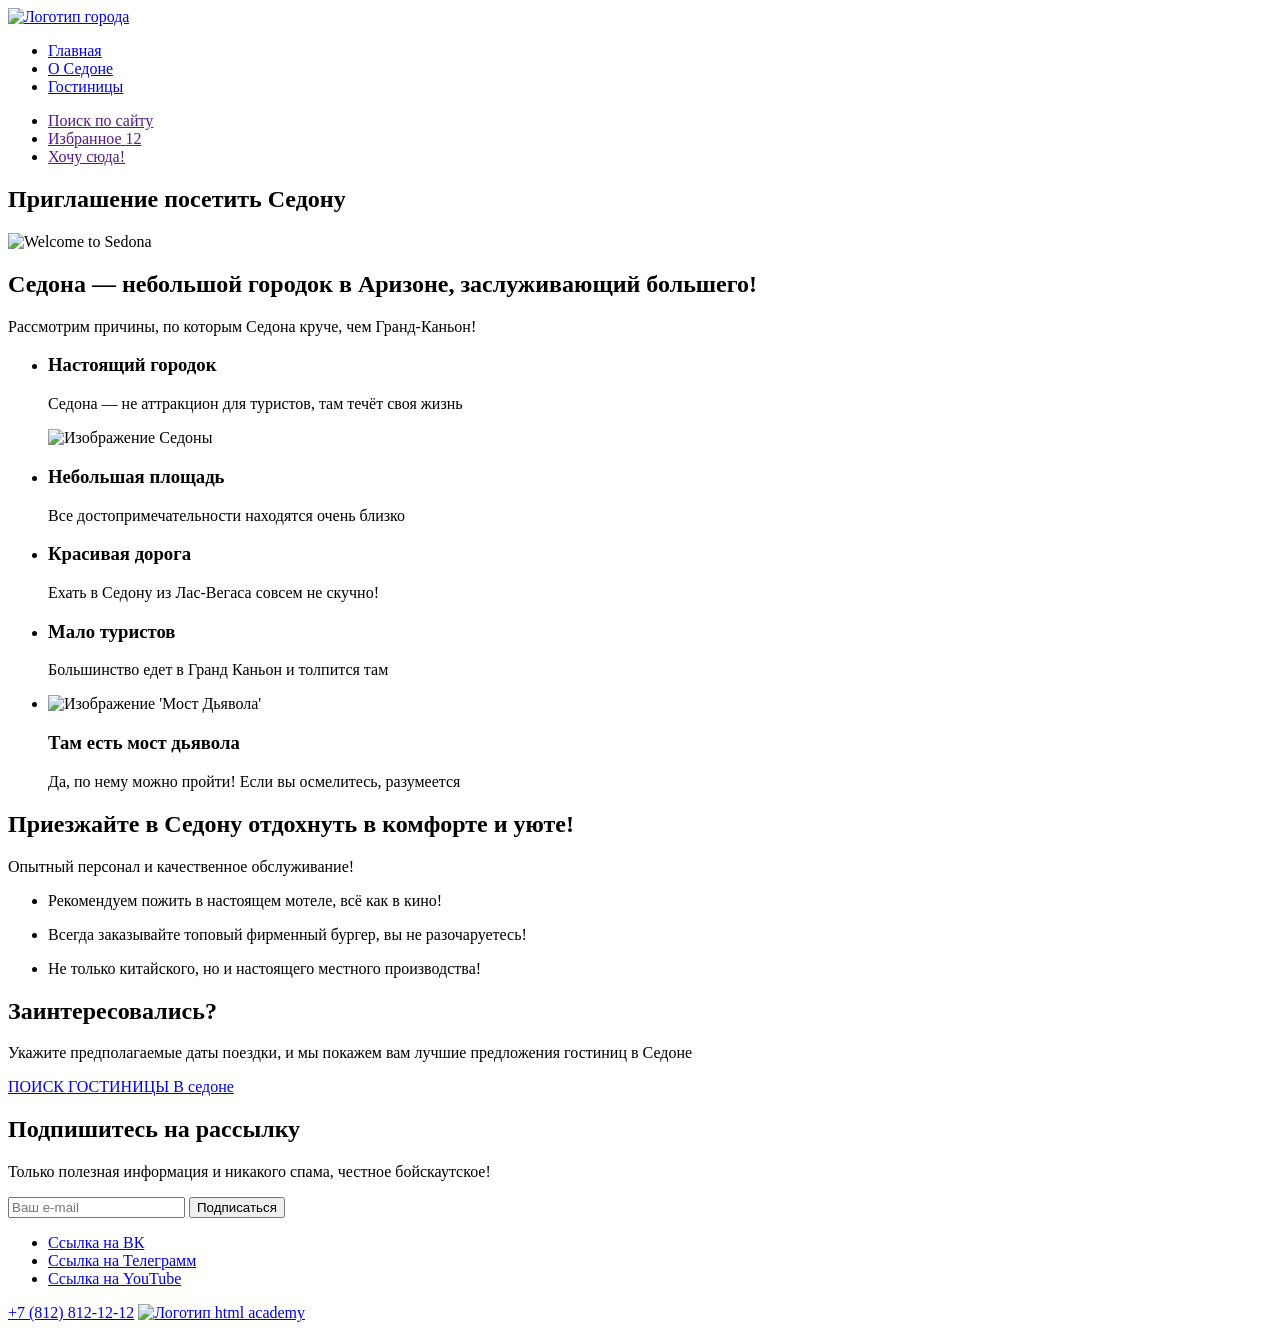
==== index.html @ 462239f3 "ДЗ_1. Разметка гл стр Sedona" ====
<!doctype html>
<html lang="ru">
  <head>
    <meta charset="utf-8" />
    <title>HTML Academy: Седона</title>
  </head>
  <body>
    <header class="header">
      <a href="#" class="logo-link">
        <img class="logo" src="#" alt="Логотип города" />
      </a>
      <nav class="nav">
        <ul class="menu">
          <li class="menu-item">
            <a class="menu-link" href="#">Главная</a>
          </li>
          <li class="menu-item">
            <a class="menu-link" href="#">О Седоне</a>
          </li>
          <li class="menu-item">
            <a class="menu-link" href="#">Гостиницы</a>
          </li>
        </ul>
        <ul class="user-menu">
          <li class="user-menu-item">
            <a class="user-menu-link" href="">
              <span class="visually-hidden">Поиск по сайту</span>
            </a>
          </li>
          <li class="user-menu-item">
            <a class="user-menu-link" href="">
              <span class="visually-hidden">Избранное</span>
              <span class="favourite-count">12</span>
            </a>
          </li>
          <li class="user-menu-item">
            <a class="user-menu-link link-button" href="">Хочу сюда!</a>
          </li>
        </ul>
      </nav>
    </header>
    <main class="main">
      <section class="welcome">
        <h1 class="visually-hidden">Приглашение посетить Седону</h1>
        <img
          class="img-welcome"
          src="./images/welcome.png"
          alt="Welcome to Sedona"
        />
      </section>
      <section class="reasons">
        <div class="add-block">
          <h2 class="block-title">Седона — небольшой городок в Аризоне,
            заслуживающий большего!
          </h2>
          <p class="block-text">
            Рассмотрим причины, по которым Седона круче, чем Гранд-Каньон!
          </p>
        </div>
        <div class="content-block">
          <ul class="list">
            <li class="list-item">
              <div class="card">
                <h3 class="card-title">Настоящий городок</h3>
                <p class="card-text">Седона — не аттракцион для туристов, там течёт
                  своя жизнь
                </p>
              </div>
                <img class="reasons-img"
                src="#"
                alt="Изображение Седоны"
                />
            </li>
            <li class="list-item">
              <div class="card">
                <h3 class="card-title">Небольшая площадь</h3>
                <p class="card-text">
                  Все достопримечательности находятся очень близко
                </p>
              </div>
            </li>
            <li class="list-item">
              <div class="card">
                <h3 class="card-title">Красивая дорога</h3>
                <p class="card-text">Ехать в Седону из Лас-Вегаса совсем не
                   скучно!
                </p>
              </div>
            </li>
            <li class="list-item">
              <div class="card">
                <h3 class="card-title">Мало туристов</h3>
                <p class="card-text">Большинство едет в Гранд Каньон и
                  толпится там
                </p>
              </div>
            </li>
            <li class="list-item">
              <img
                  class="reasons-img"
                  src="#"
                  alt="Изображение 'Мост Дьявола'"
                />
              <div class="card">
                <h3 class="item-title">Там есть мост дьявола</h3>
                <p class="item-text">Да, по нему можно пройти! Если вы осмелитесь,
                  разумеется
                </p>
              </div>
            </li>
          </ul>
        </div>
      </section>

      <section class="invitation">
        <div class="add-block">
          <h2 class="block-title">Приезжайте в Седону отдохнуть в комфорте и уюте!</h2>
          <p class="block-text">Опытный персонал и качественное обслуживание!</p>
        </div>
        <div class="content-block">
          <ul class="list">
            <li class="list-item">
              <div class="card">
                <title class="card-title">Жильё</title>
                <p class="card-text">Рекомендуем пожить в настоящем мотеле, всё как в кино!</p>
              </div>
            </li>
            <li class="list-item">
              <div class="card">
                <title class="card-title">Еда</title>
                <p class="card-text">Всегда заказывайте топовый фирменный бургер, вы не разочаруетесь!</p>
              </div>
            </li>
            <li class="list-item">
              <div class="card">
                <title class="card-title">Сувениры</title>
                <p class="card-text">Не только китайского, но и настоящего местного производства!</p>
              </div>
            </li>
          </ul>
        </div>
      </section>
      <section class="search">
        <div class="add-block">
          <h2 class="block-title">Заинтересовались?</h2>
          <p class="block-text">Укажите предполагаемые даты поездки, и мы покажем вам лучшие предложения гостиниц в Седоне</p>
        </div>
        <a class="search-button link-button" href="#">ПОИСК ГОСТИНИЦЫ В седоне</a>
      </section>
    </main>
    <footer class="footer">
      <div class="subscription">
          <div class="add-block subscription-block">
            <h2 class="block-title">Подпишитесь на рассылку</h2>
            <p class="block-text">Только полезная информация и никакого спама, честное бойскаутское!</p>
          </div>
          <form>
            <input type="email" placeholder="Ваш e-mail" />
            <button type="submit">Подписаться</button>
          </form>
        </div>
        <nav class="footer-menu">
          <ul class="menu-socials">
            <li class="menu-socials-item">
              <a class="social-link" href="#">
                <span class="visually-hidden">Ссылка на ВК</span>
              </a>
            </li>
            <li class="menu-socials-item">
              <a class="social-link" href="#">
                <span class="visually-hidden">Ссылка на Телеграмм</span>
              </a>
            </li>
            <li class="menu-socials-item">
              <a class="social-link" href="#">
                <span class="visually-hidden">Ссылка на YouTube</span>
              </a>
            </li>
          </ul>
          <a class="tel" href="tel:+7812812-12-12">+7 (812) 812-12-12</a>
          <a class="refrence-link" href="#">
            <img src="#" alt="Логотип html academy"/>
          </a>
        </nav>
    </footer>
  </body>
</html>
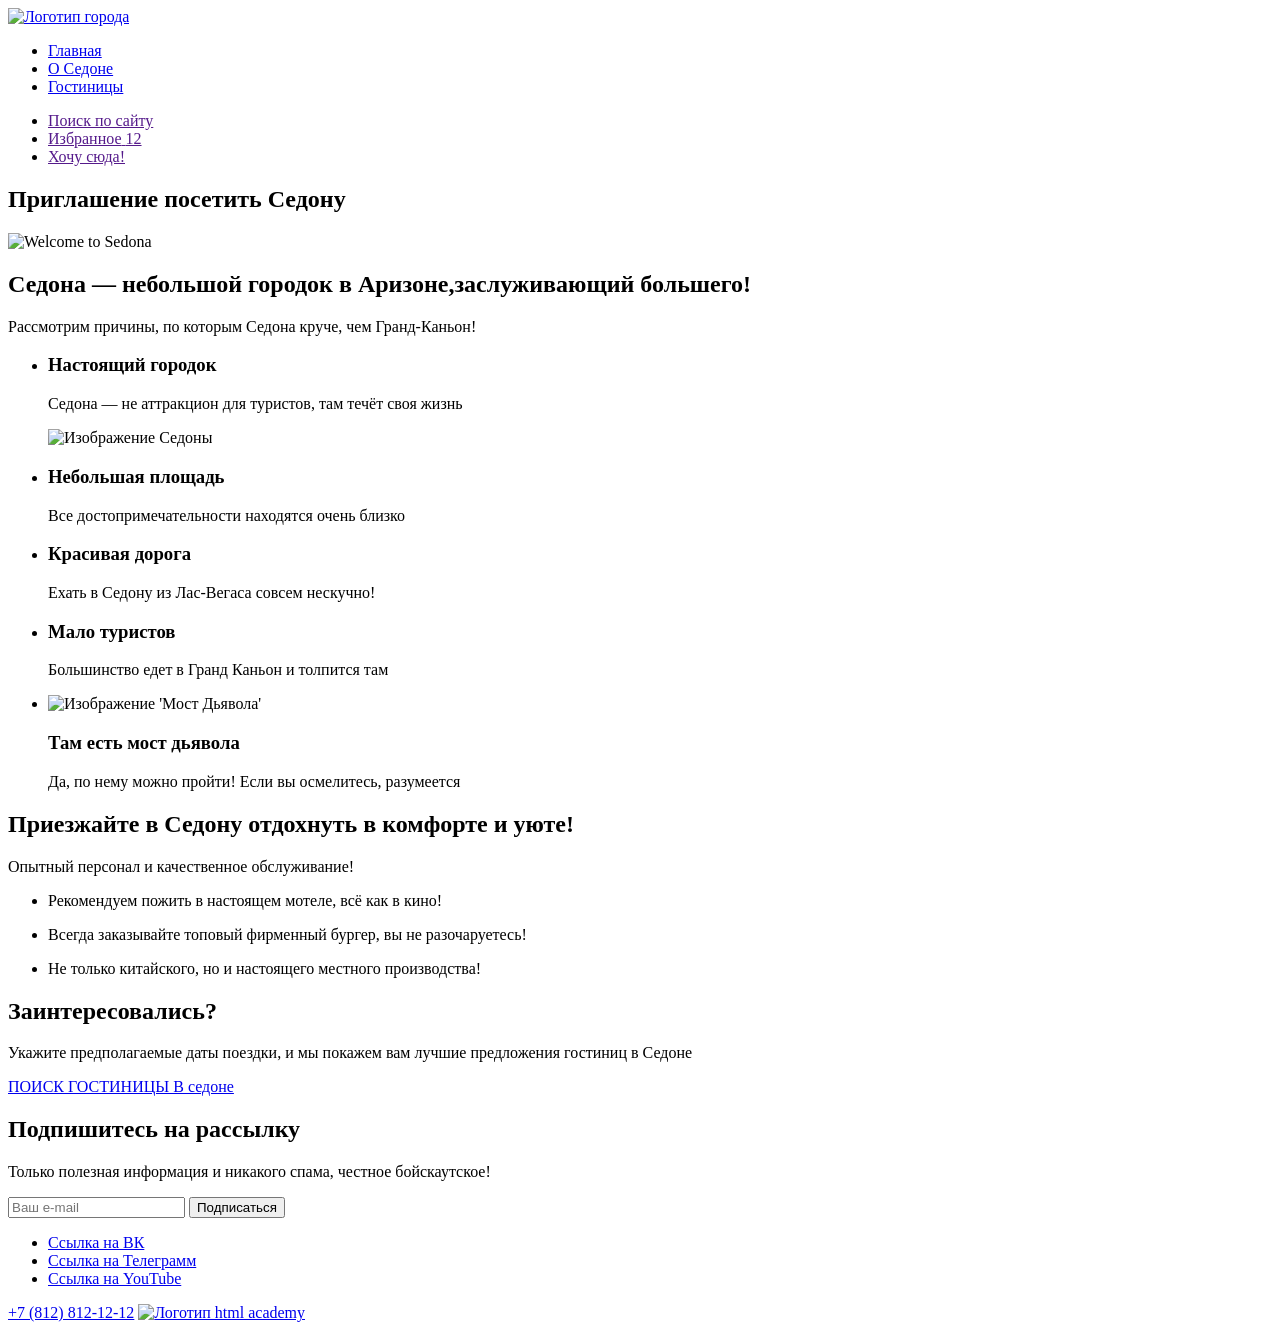
==== commit 34413ffe: "ДЗ_1. Разметка гл стр Sedona" ====
--- a/index.html
+++ b/index.html
@@ -50,8 +50,8 @@
       </section>
       <section class="reasons">
         <div class="add-block">
-          <h2 class="block-title">Седона — небольшой городок в Аризоне,
-            заслуживающий большего!
+          <h2 class="block-title">
+            Седона — небольшой городок в Аризоне,заслуживающий большего!
           </h2>
           <p class="block-text">
             Рассмотрим причины, по которым Седона круче, чем Гранд-Каньон!
@@ -62,8 +62,8 @@
             <li class="list-item">
               <div class="card">
                 <h3 class="card-title">Настоящий городок</h3>
-                <p class="card-text">Седона — не аттракцион для туристов, там течёт
-                  своя жизнь
+                <p class="card-text">
+                  Седона — не аттракцион для туристов, там течёт своя жизнь
                 </p>
               </div>
                 <img class="reasons-img"
@@ -82,16 +82,16 @@
             <li class="list-item">
               <div class="card">
                 <h3 class="card-title">Красивая дорога</h3>
-                <p class="card-text">Ехать в Седону из Лас-Вегаса совсем не
-                   скучно!
+                <p class="card-text">
+                  Ехать в Седону из Лас-Вегаса совсем нескучно!
                 </p>
               </div>
             </li>
             <li class="list-item">
               <div class="card">
                 <h3 class="card-title">Мало туристов</h3>
-                <p class="card-text">Большинство едет в Гранд Каньон и
-                  толпится там
+                <p class="card-text">
+                  Большинство едет в Гранд Каньон и толпится там
                 </p>
               </div>
             </li>
@@ -103,8 +103,8 @@
                 />
               <div class="card">
                 <h3 class="item-title">Там есть мост дьявола</h3>
-                <p class="item-text">Да, по нему можно пройти! Если вы осмелитесь,
-                  разумеется
+                <p class="item-text">
+                  Да, по нему можно пройти! Если вы осмелитесь, разумеется
                 </p>
               </div>
             </li>
@@ -115,27 +115,34 @@
       <section class="invitation">
         <div class="add-block">
           <h2 class="block-title">Приезжайте в Седону отдохнуть в комфорте и уюте!</h2>
-          <p class="block-text">Опытный персонал и качественное обслуживание!</p>
+          <p class="block-text">
+            Опытный персонал и качественное обслуживание!
+          </p>
         </div>
         <div class="content-block">
           <ul class="list">
             <li class="list-item">
               <div class="card">
                 <title class="card-title">Жильё</title>
-                <p class="card-text">Рекомендуем пожить -в настоящем мотеле, всё как в кино!</p>
+                <p class="card-text">
+                  Рекомендуем пожить в настоящем мотеле, всё как в кино!
+                </p>
               </div>
             </li>
             <li class="list-item">
               <div class="card">
                 <title class="card-title">Еда</title>
-                <p class="card-text">Всегда заказывайте топовый фирменный бургер, вы не разочаруетесь!</p>
+                <p class="card-text">
+                  Всегда заказывайте топовый фирменный бургер, вы не разочаруетесь!
+                </p>
               </div>
             </li>
             <li class="list-item">
               <div class="card">
                 <title class="card-title">Сувениры</title>
-                <p class="card-text">Не только китайского, но и настоящего местного производства!</p>
+                <p class="card-text">
+                  Не только китайского, но и настоящего местного производства!
+                </p>
               </div>
             </li>
           </ul>
@@ -144,8 +151,10 @@
       <section class="search">
         <div class="add-block">
           <h2 class="block-title">Заинтересовались?</h2>
-          <p class="block-text">Укажите предполагаемые даты поездки, -и мы покажем вам лучшие предложения гостиниц в Седоне</p>
+          <p class="block-text">
+            Укажите предполагаемые даты поездки, +и мы покажем вам лучшие предложения гостиниц в Седоне
+          </p>
         </div>
         <a class="search-button link-button" href="#">ПОИСК ГОСТИНИЦЫ В седоне</a>
       </section>
@@ -154,7 +163,9 @@
       <div class="subscription">
           <div class="add-block subscription-block">
             <h2 class="block-title">Подпишитесь на рассылку</h2>
-            <p class="block-text">Только полезная информация и никакого спама, честное бойскаутское!</p>
+            <p class="block-text">
+              Только полезная информация и никакого спама, честное бойскаутское!
+            </p>
           </div>
           <form>
             <input type="email" placeholder="Ваш e-mail" />
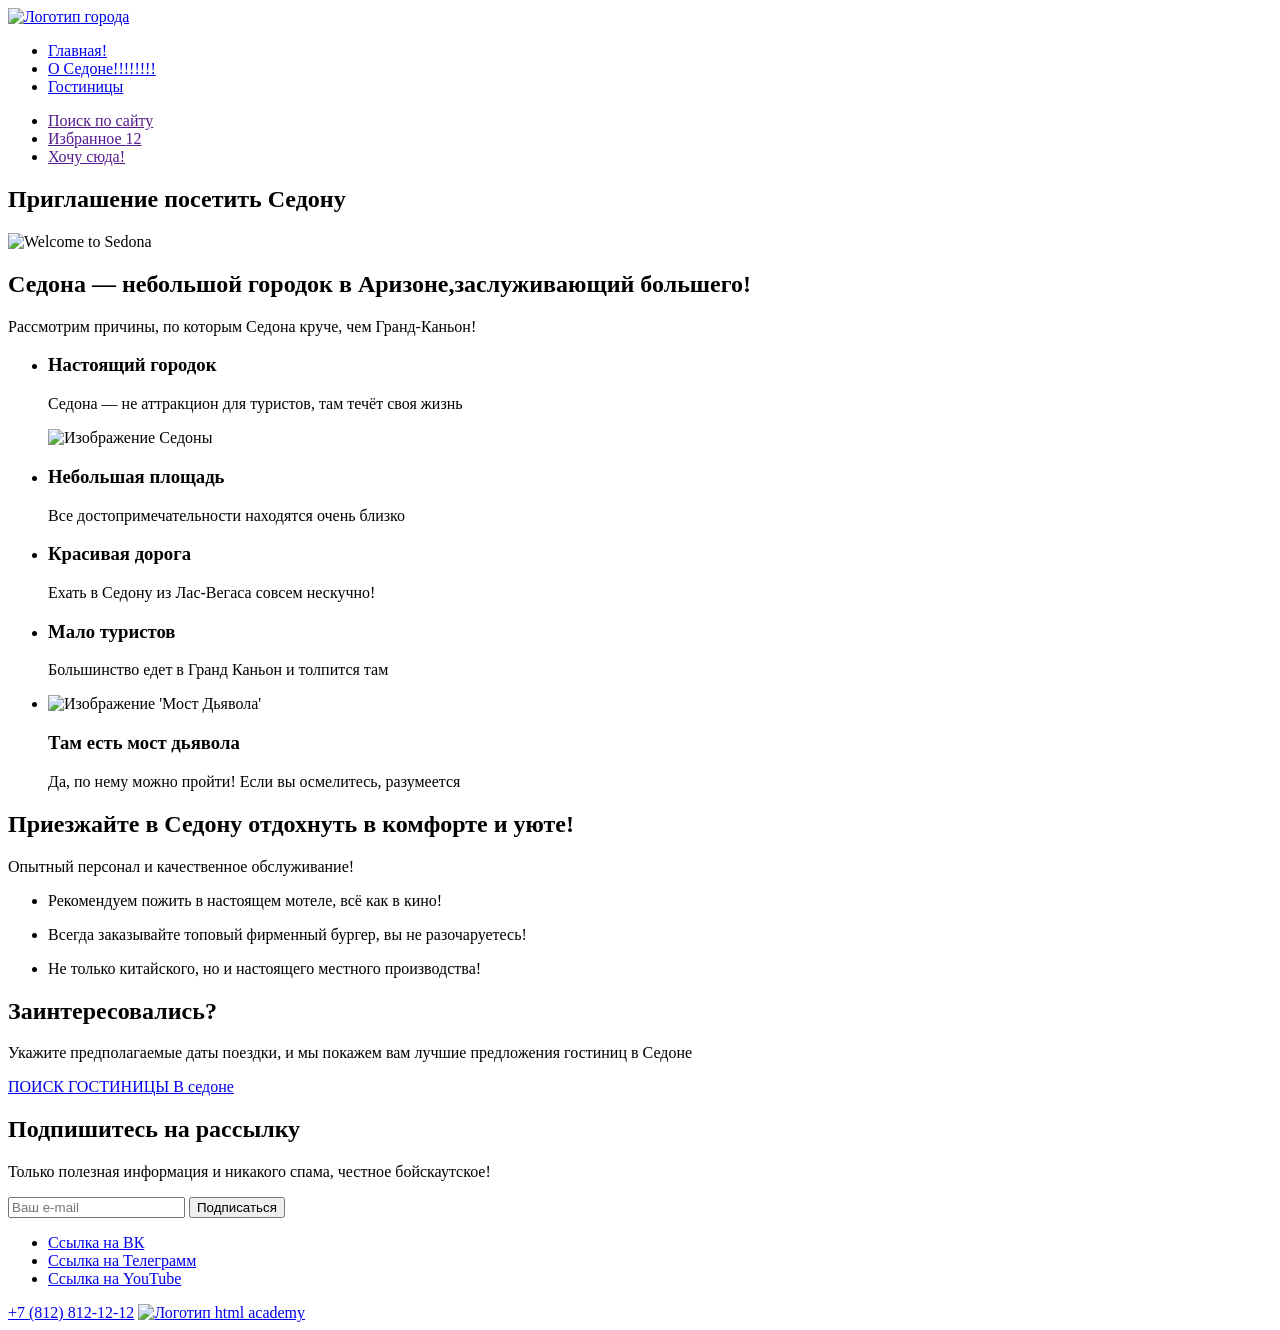
==== commit a71c65d2: "Добавлены git add -Agit add -A" ====
--- a/index.html
+++ b/index.html
@@ -12,10 +12,10 @@
       <nav class="nav">
         <ul class="menu">
           <li class="menu-item">
-            <a class="menu-link" href="#">Главная</a>
+            <a class="menu-link" href="#">Главная!</a>
           </li>
           <li class="menu-item">
-            <a class="menu-link" href="#">О Седоне</a>
+            <a class="menu-link" href="#">О Седоне!!!!!!!!</a>
           </li>
           <li class="menu-item">
             <a class="menu-link" href="#">Гостиницы</a>
@@ -66,41 +66,38 @@
                   Седона — не аттракцион для туристов, там течёт своя жизнь
                 </p>
               </div>
-                <img class="reasons-img"
+              <img class="reasons-img" src="#" alt="Изображение Седоны" />
+            </li>
+            <li class="list-item">
+              <div class="card">
+                <h3 class="card-title">Небольшая площадь</h3>
+                <p class="card-text">
+                  Все достопримечательности находятся очень близко
+                </p>
+              </div>
+            </li>
+            <li class="list-item">
+              <div class="card">
+                <h3 class="card-title">Красивая дорога</h3>
+                <p class="card-text">
+                  Ехать в Седону из Лас-Вегаса совсем нескучно!
+                </p>
+              </div>
+            </li>
+            <li class="list-item">
+              <div class="card">
+                <h3 class="card-title">Мало туристов</h3>
+                <p class="card-text">
+                  Большинство едет в Гранд Каньон и толпится там
+                </p>
+              </div>
+            </li>
+            <li class="list-item">
+              <img
+                class="reasons-img"
                 src="#"
-                alt="Изображение Седоны"
-                />
-            </li>
-            <li class="list-item">
-              <div class="card">
-                <h3 class="card-title">Небольшая площадь</h3>
-                <p class="card-text">
-                  Все достопримечательности находятся очень близко
-                </p>
-              </div>
-            </li>
-            <li class="list-item">
-              <div class="card">
-                <h3 class="card-title">Красивая дорога</h3>
-                <p class="card-text">
-                  Ехать в Седону из Лас-Вегаса совсем нескучно!
-                </p>
-              </div>
-            </li>
-            <li class="list-item">
-              <div class="card">
-                <h3 class="card-title">Мало туристов</h3>
-                <p class="card-text">
-                  Большинство едет в Гранд Каньон и толпится там
-                </p>
-              </div>
-            </li>
-            <li class="list-item">
-              <img
-                  class="reasons-img"
-                  src="#"
-                  alt="Изображение 'Мост Дьявола'"
-                />
+                alt="Изображение 'Мост Дьявола'"
+              />
               <div class="card">
                 <h3 class="item-title">Там есть мост дьявола</h3>
                 <p class="item-text">
@@ -114,7 +111,9 @@
 
       <section class="invitation">
         <div class="add-block">
-          <h2 class="block-title">Приезжайте в Седону отдохнуть в комфорте и уюте!</h2>
+          <h2 class="block-title">
+            Приезжайте в Седону отдохнуть в комфорте и уюте!
+          </h2>
           <p class="block-text">
             Опытный персонал и качественное обслуживание!
           </p>
@@ -133,7 +132,8 @@
               <div class="card">
                 <title class="card-title">Еда</title>
                 <p class="card-text">
-                  Всегда заказывайте топовый фирменный бургер, вы не разочаруетесь!
+                  Всегда заказывайте топовый фирменный бургер, вы не
+                  разочаруетесь!
                 </p>
               </div>
             </li>
@@ -153,48 +153,51 @@
           <h2 class="block-title">Заинтересовались?</h2>
           <p class="block-text">
             Укажите предполагаемые даты поездки, -и мы покажем вам лучшие предложения гостиниц в Седоне
-          </p>
-        </div>
-        <a class="search-button link-button" href="#">ПОИСК ГОСТИНИЦЫ В седоне</a>
+и мы покажем вам лучшие
+            предложения гостиниц в Седоне
+          </p>
+        </div>
+        <a class="search-button link-button" href="#"
+          >ПОИСК ГОСТИНИЦЫ В седоне</a
+        >
       </section>
     </main>
     <footer class="footer">
       <div class="subscription">
-          <div class="add-block subscription-block">
-            <h2 class="block-title">Подпишитесь на рассылку</h2>
-            <p class="block-text">
-              Только полезная информация и никакого спама, честное бойскаутское!
-            </p>
-          </div>
-          <form>
-            <input type="email" placeholder="Ваш e-mail" />
-            <button type="submit">Подписаться</button>
-          </form>
-        </div>
-        <nav class="footer-menu">
-          <ul class="menu-socials">
-            <li class="menu-socials-item">
-              <a class="social-link" href="#">
-                <span class="visually-hidden">Ссылка на ВК</span>
-              </a>
-            </li>
-            <li class="menu-socials-item">
-              <a class="social-link" href="#">
-                <span class="visually-hidden">Ссылка на Телеграмм</span>
-              </a>
-            </li>
-            <li class="menu-socials-item">
-              <a class="social-link" href="#">
-                <span class="visually-hidden">Ссылка на YouTube</span>
-              </a>
-            </li>
-          </ul>
-          <a class="tel" href="tel:+7812812-12-12">+7 (812) 812-12-12</a>
-          <a class="refrence-link" href="#">
-            <img src="#" alt="Логотип html academy"/>
-          </a>
-        </nav>
+        <div class="add-block subscription-block">
+          <h2 class="block-title">Подпишитесь на рассылку</h2>
+          <p class="block-text">
+            Только полезная информация и никакого спама, честное бойскаутское!
+          </p>
+        </div>
+        <form>
+          <input type="email" placeholder="Ваш e-mail" />
+          <button type="submit">Подписаться</button>
+        </form>
+      </div>
+      <nav class="footer-menu">
+        <ul class="menu-socials">
+          <li class="menu-socials-item">
+            <a class="social-link" href="#">
+              <span class="visually-hidden">Ссылка на ВК</span>
+            </a>
+          </li>
+          <li class="menu-socials-item">
+            <a class="social-link" href="#">
+              <span class="visually-hidden">Ссылка на Телеграмм</span>
+            </a>
+          </li>
+          <li class="menu-socials-item">
+            <a class="social-link" href="#">
+              <span class="visually-hidden">Ссылка на YouTube</span>
+            </a>
+          </li>
+        </ul>
+        <a class="tel" href="tel:+7812812-12-12">+7 (812) 812-12-12</a>
+        <a class="refrence-link" href="#">
+          <img src="#" alt="Логотип html academy" />
+        </a>
+      </nav>
     </footer>
   </body>
 </html>
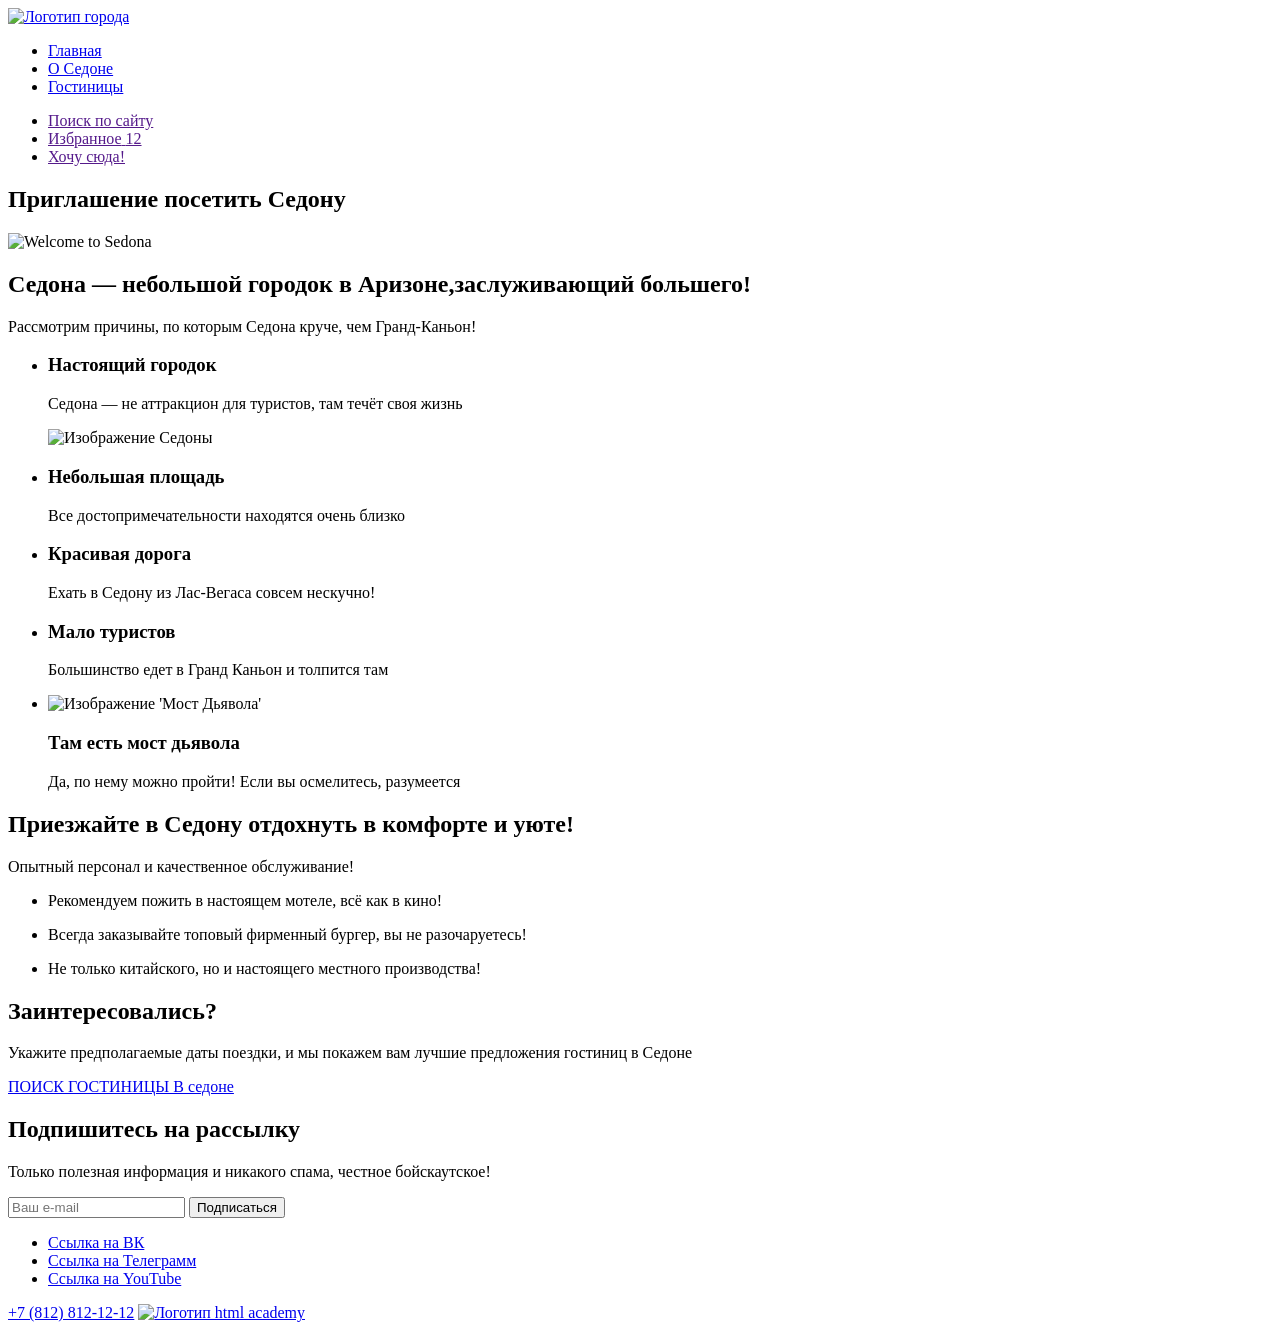
==== commit 8ff7c2dc: "удалила!" ====
--- a/index.html
+++ b/index.html
@@ -12,10 +12,10 @@
       <nav class="nav">
         <ul class="menu">
           <li class="menu-item">
-            <a class="menu-link" href="#">Главная!</a>
+            <a class="menu-link" href="#">Главная</a>
           </li>
           <li class="menu-item">
-            <a class="menu-link" href="#">О Седоне!!!!!!!!</a>
+            <a class="menu-link" href="#">О Седоне</a>
           </li>
           <li class="menu-item">
             <a class="menu-link" href="#">Гостиницы</a>
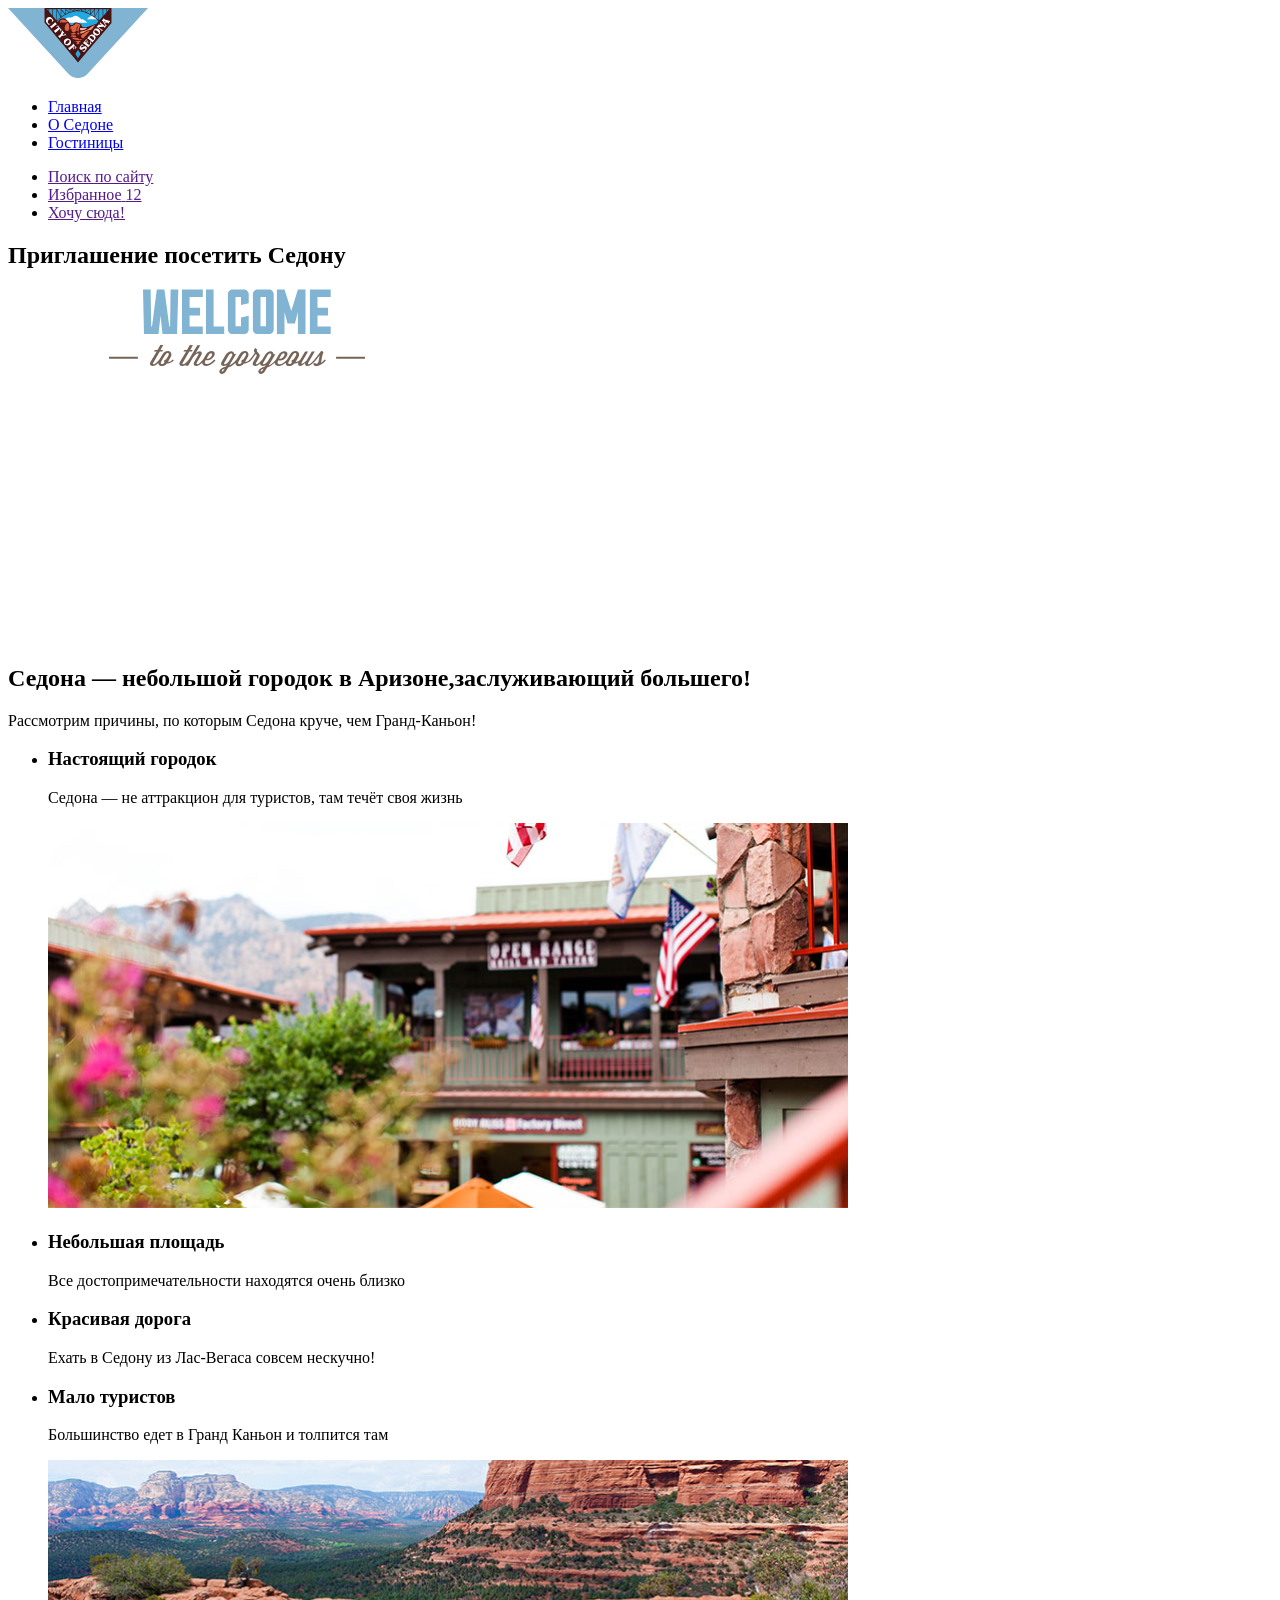
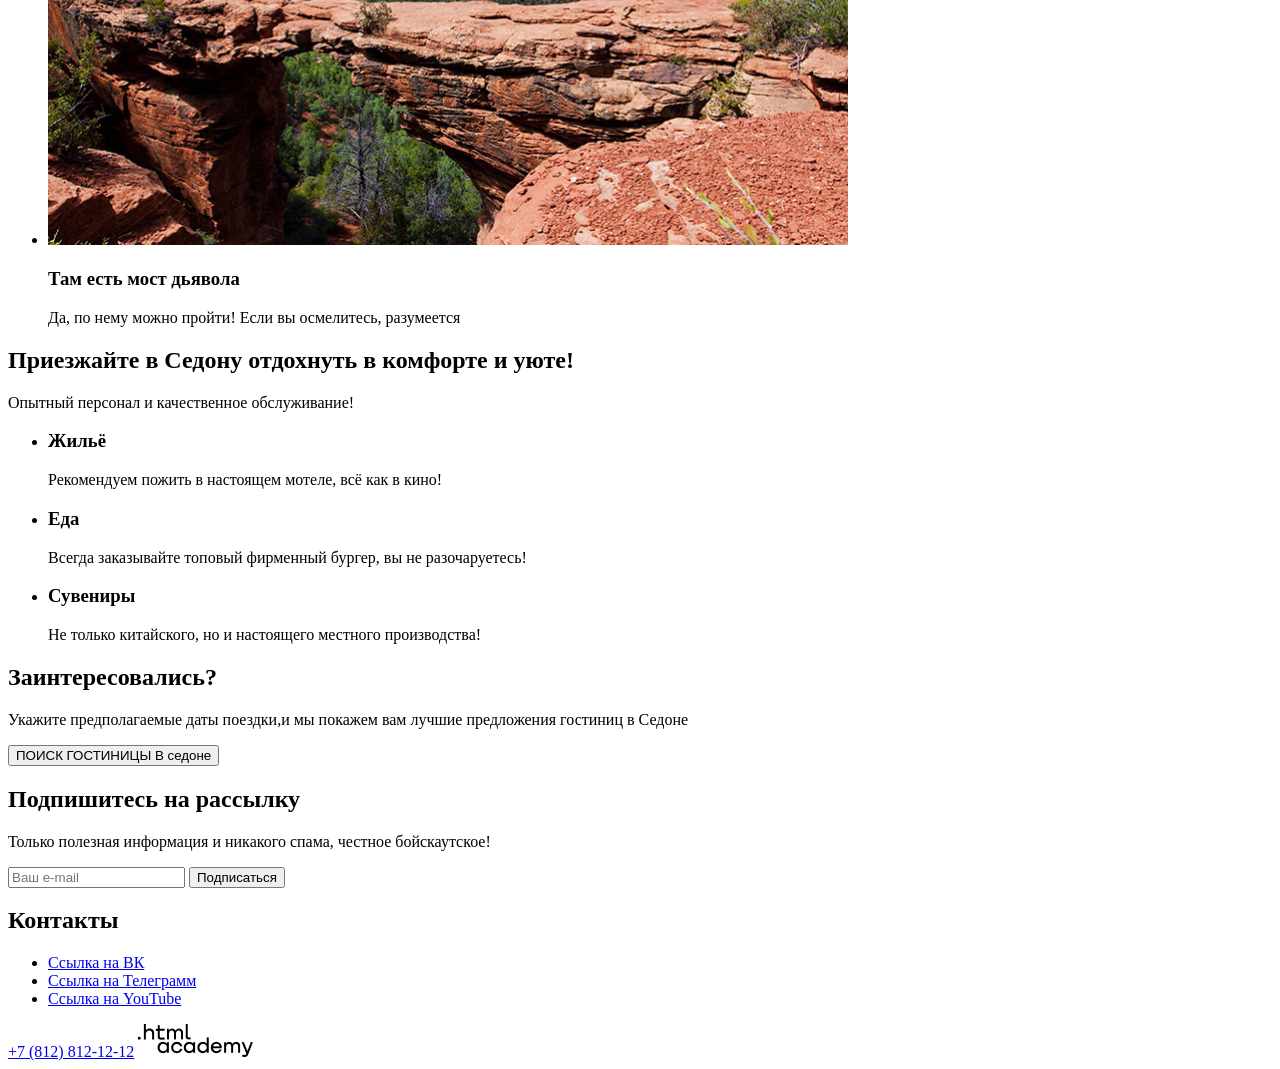
==== commit 28bea0eb: "Добавление картинок" ====
--- a/index.html
+++ b/index.html
@@ -1,13 +1,19 @@
 <!doctype html>
 <html lang="ru">
   <head>
-    <meta charset="utf-8" />
+    <meta charset="utf-8">
     <title>HTML Academy: Седона</title>
   </head>
   <body>
     <header class="header">
       <a href="#" class="logo-link">
-        <img class="logo" src="#" alt="Логотип города" />
+        <img
+          class="logo"
+          src="./img/logo.svg"
+          alt="Логотип города"
+          width="140"
+          height="70"
+        >
       </a>
       <nav class="nav">
         <ul class="menu">
@@ -44,12 +50,14 @@
         <h1 class="visually-hidden">Приглашение посетить Седону</h1>
         <img
           class="img-welcome"
-          src="./images/welcome.png"
+          src="./img/welcome.svg"
           alt="Welcome to Sedona"
-        />
+          width="458"
+          height="352"
+        >
       </section>
       <section class="reasons">
-        <div class="add-block">
+        <div class="ad-block">
           <h2 class="block-title">
             Седона — небольшой городок в Аризоне,заслуживающий большего!
           </h2>
@@ -57,60 +65,65 @@
             Рассмотрим причины, по которым Седона круче, чем Гранд-Каньон!
           </p>
         </div>
-        <div class="content-block">
-          <ul class="list">
-            <li class="list-item">
-              <div class="card">
-                <h3 class="card-title">Настоящий городок</h3>
-                <p class="card-text">
-                  Седона — не аттракцион для туристов, там течёт своя жизнь
-                </p>
-              </div>
-              <img class="reasons-img" src="#" alt="Изображение Седоны" />
-            </li>
-            <li class="list-item">
-              <div class="card">
-                <h3 class="card-title">Небольшая площадь</h3>
-                <p class="card-text">
-                  Все достопримечательности находятся очень близко
-                </p>
-              </div>
-            </li>
-            <li class="list-item">
-              <div class="card">
-                <h3 class="card-title">Красивая дорога</h3>
-                <p class="card-text">
-                  Ехать в Седону из Лас-Вегаса совсем нескучно!
-                </p>
-              </div>
-            </li>
-            <li class="list-item">
-              <div class="card">
-                <h3 class="card-title">Мало туристов</h3>
-                <p class="card-text">
-                  Большинство едет в Гранд Каньон и толпится там
-                </p>
-              </div>
-            </li>
-            <li class="list-item">
-              <img
-                class="reasons-img"
-                src="#"
-                alt="Изображение 'Мост Дьявола'"
-              />
-              <div class="card">
-                <h3 class="item-title">Там есть мост дьявола</h3>
-                <p class="item-text">
-                  Да, по нему можно пройти! Если вы осмелитесь, разумеется
-                </p>
-              </div>
-            </li>
-          </ul>
-        </div>
-      </section>
-
+        <ul class="list">
+          <li class="list-item">
+            <div class="card">
+              <h3 class="card-title">Настоящий городок</h3>
+              <p class="card-text">
+                Седона — не аттракцион для туристов, там течёт своя жизнь
+              </p>
+            </div>
+            <img
+              class="reasons-img"
+              src="./img/photo-1.jpg"
+              alt="Изображение Седоны"
+              width="800"
+              height="385"
+            >
+          </li>
+          <li class="list-item">
+            <div class="card">
+              <h3 class="card-title">Небольшая площадь</h3>
+              <p class="card-text">
+                Все достопримечательности находятся очень близко
+              </p>
+            </div>
+          </li>
+          <li class="list-item">
+            <div class="card">
+              <h3 class="card-title">Красивая дорога</h3>
+              <p class="card-text">
+                Ехать в Седону из Лас-Вегаса совсем нескучно!
+              </p>
+            </div>
+          </li>
+          <li class="list-item">
+            <div class="card">
+              <h3 class="card-title">Мало туристов</h3>
+              <p class="card-text">
+                Большинство едет в Гранд Каньон и толпится там
+              </p>
+            </div>
+          </li>
+          <li class="list-item">
+            <img
+              class="reasons-img"
+              src="./img/photo-2.jpg"
+              alt="Изображение 'Мост Дьявола'"
+              width="800"
+              height="385"
+            >
+            <div class="card">
+              <h3 class="item-title">Там есть мост дьявола</h3>
+              <p class="item-text">
+                Да, по нему можно пройти! Если вы осмелитесь, разумеется
+              </p>
+            </div>
+          </li>
+        </ul>
+      </section>
       <section class="invitation">
-        <div class="add-block">
+        <div class="ad-block">
           <h2 class="block-title">
             Приезжайте в Седону отдохнуть в комфорте и уюте!
           </h2>
@@ -118,64 +131,55 @@
             Опытный персонал и качественное обслуживание!
           </p>
         </div>
-        <div class="content-block">
-          <ul class="list">
-            <li class="list-item">
-              <div class="card">
-                <title class="card-title">Жильё</title>
-                <p class="card-text">
-                  Рекомендуем пожить в настоящем мотеле, всё как в кино!
-                </p>
-              </div>
-            </li>
-            <li class="list-item">
-              <div class="card">
-                <title class="card-title">Еда</title>
-                <p class="card-text">
-                  Всегда заказывайте топовый фирменный бургер, вы не
-                  разочаруетесь!
-                </p>
-              </div>
-            </li>
-            <li class="list-item">
-              <div class="card">
-                <title class="card-title">Сувениры</title>
-                <p class="card-text">
-                  Не только китайского, но и настоящего местного производства!
-                </p>
-              </div>
-            </li>
-          </ul>
-        </div>
+        <ul class="list">
+          <li class="list-item">
+            <h3 class="card-title">Жильё</h3>
+            <p class="card-text">
+              Рекомендуем пожить в настоящем мотеле, всё как в кино!
+            </p>
+          </li>
+          <li class="list-item">
+            <h3 class="card-title">Еда</h3>
+            <p class="card-text">
+              Всегда заказывайте топовый фирменный бургер, вы не разочаруетесь!
+            </p>
+          </li>
+          <li class="list-item">
+            <h3 class="card-title">Сувениры</h3>
+            <p class="card-text">
+              Не только китайского, но и настоящего местного производства!
+            </p>
+          </li>
+        </ul>
       </section>
       <section class="search">
-        <div class="add-block">
+        <div class="ad-block">
           <h2 class="block-title">Заинтересовались?</h2>
           <p class="block-text">
-            Укажите предполагаемые даты поездки, -и мы покажем вам лучшие
+            Укажите предполагаемые даты поездки,и мы покажем вам лучшие
             предложения гостиниц в Седоне
           </p>
         </div>
-        <a class="search-button link-button" href="#"
-          >ПОИСК ГОСТИНИЦЫ В седоне</a
-        >
+        <button class="search-button link-button">
+          ПОИСК ГОСТИНИЦЫ В седоне
+        </button>
       </section>
     </main>
     <footer class="footer">
-      <div class="subscription">
-        <div class="add-block subscription-block">
+      <section class="subscription">
+        <div class="ad-block subscription-block">
           <h2 class="block-title">Подпишитесь на рассылку</h2>
           <p class="block-text">
             Только полезная информация и никакого спама, честное бойскаутское!
           </p>
         </div>
         <form>
-          <input type="email" placeholder="Ваш e-mail" />
+          <input type="email" placeholder="Ваш e-mail">
           <button type="submit">Подписаться</button>
         </form>
-      </div>
-      <nav class="footer-menu">
+      </section>
+      <section class="footer-menu">
+        <h2 class="visually-hidden">Контакты</h2>
         <ul class="menu-socials">
           <li class="menu-socials-item">
             <a class="social-link" href="#">
@@ -195,9 +199,9 @@
         </ul>
         <a class="tel" href="tel:+7812812-12-12">+7 (812) 812-12-12</a>
         <a class="refrence-link" href="#">
-          <img src="#" alt="Логотип html academy" />
+          <img src="./img/logo_htmlacademy.png" alt="Логотип html academy">
         </a>
-      </nav>
+      </section>
     </footer>
   </body>
 </html>
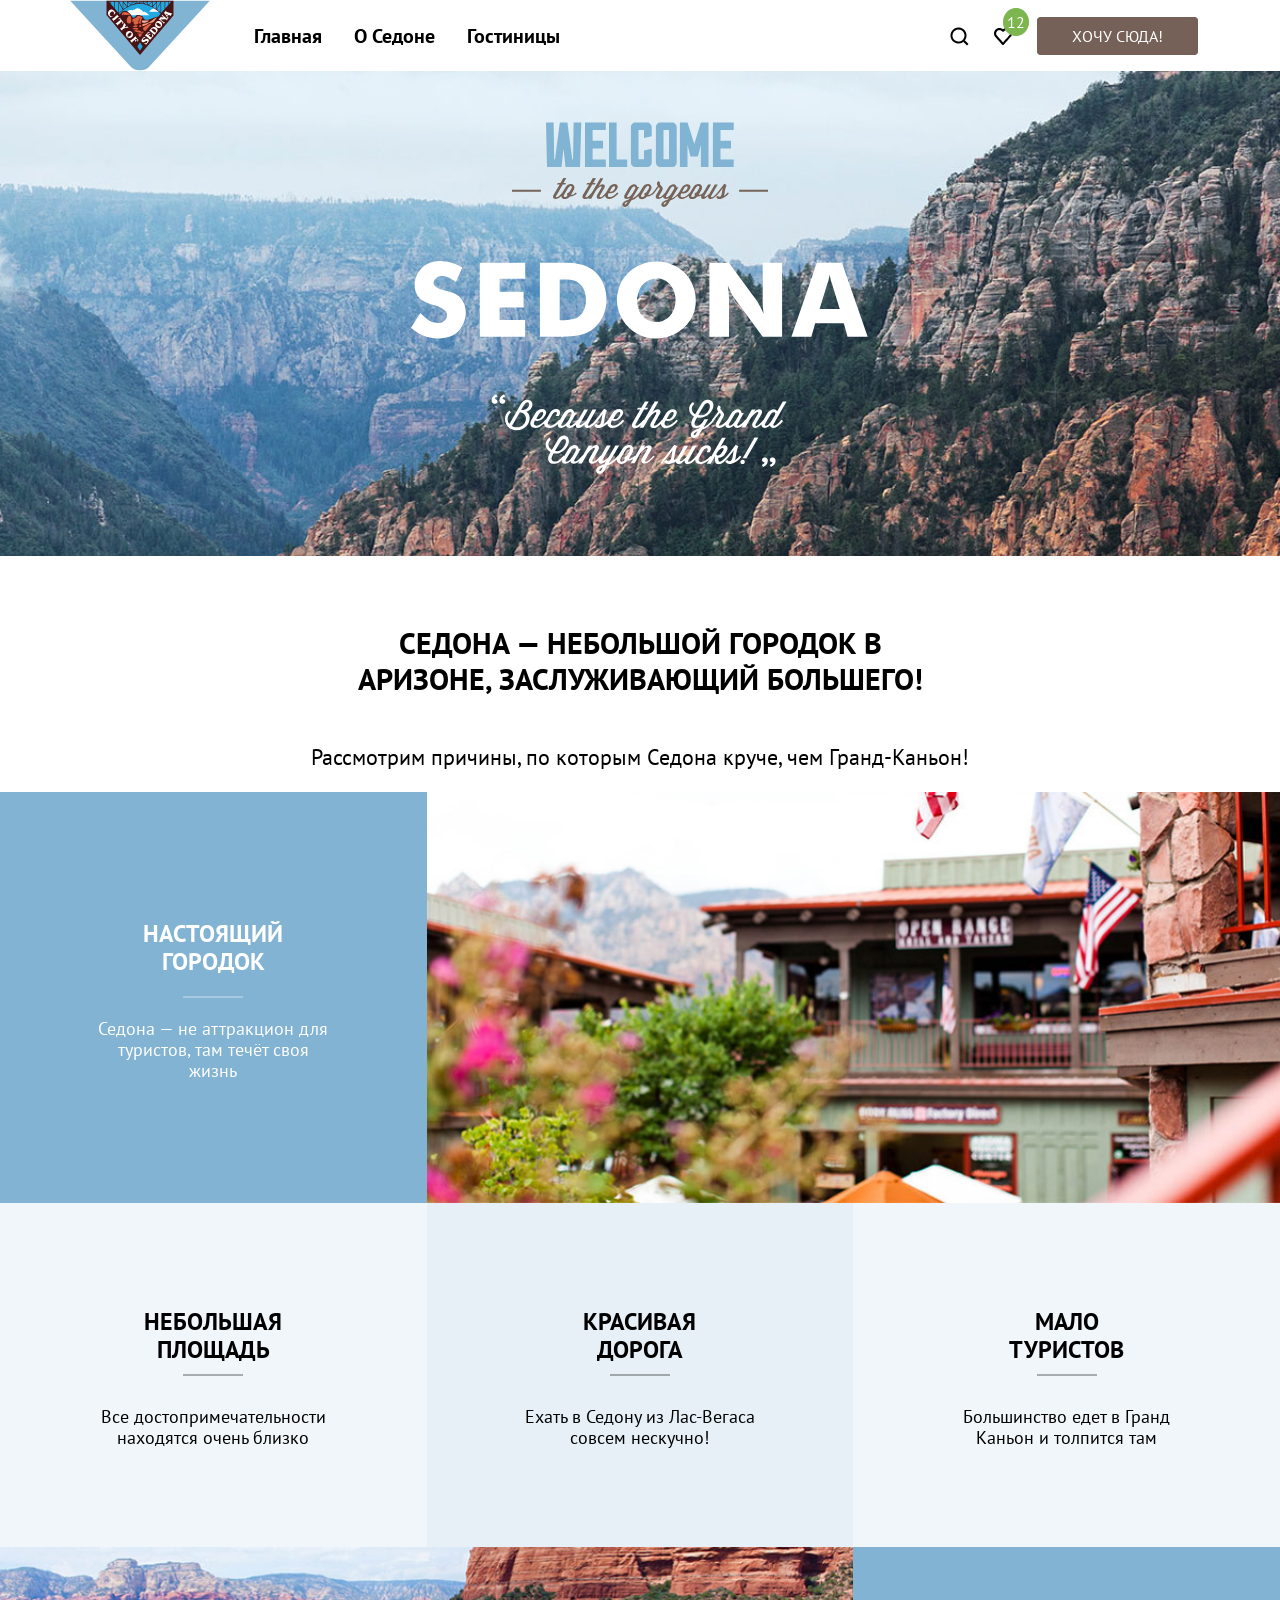
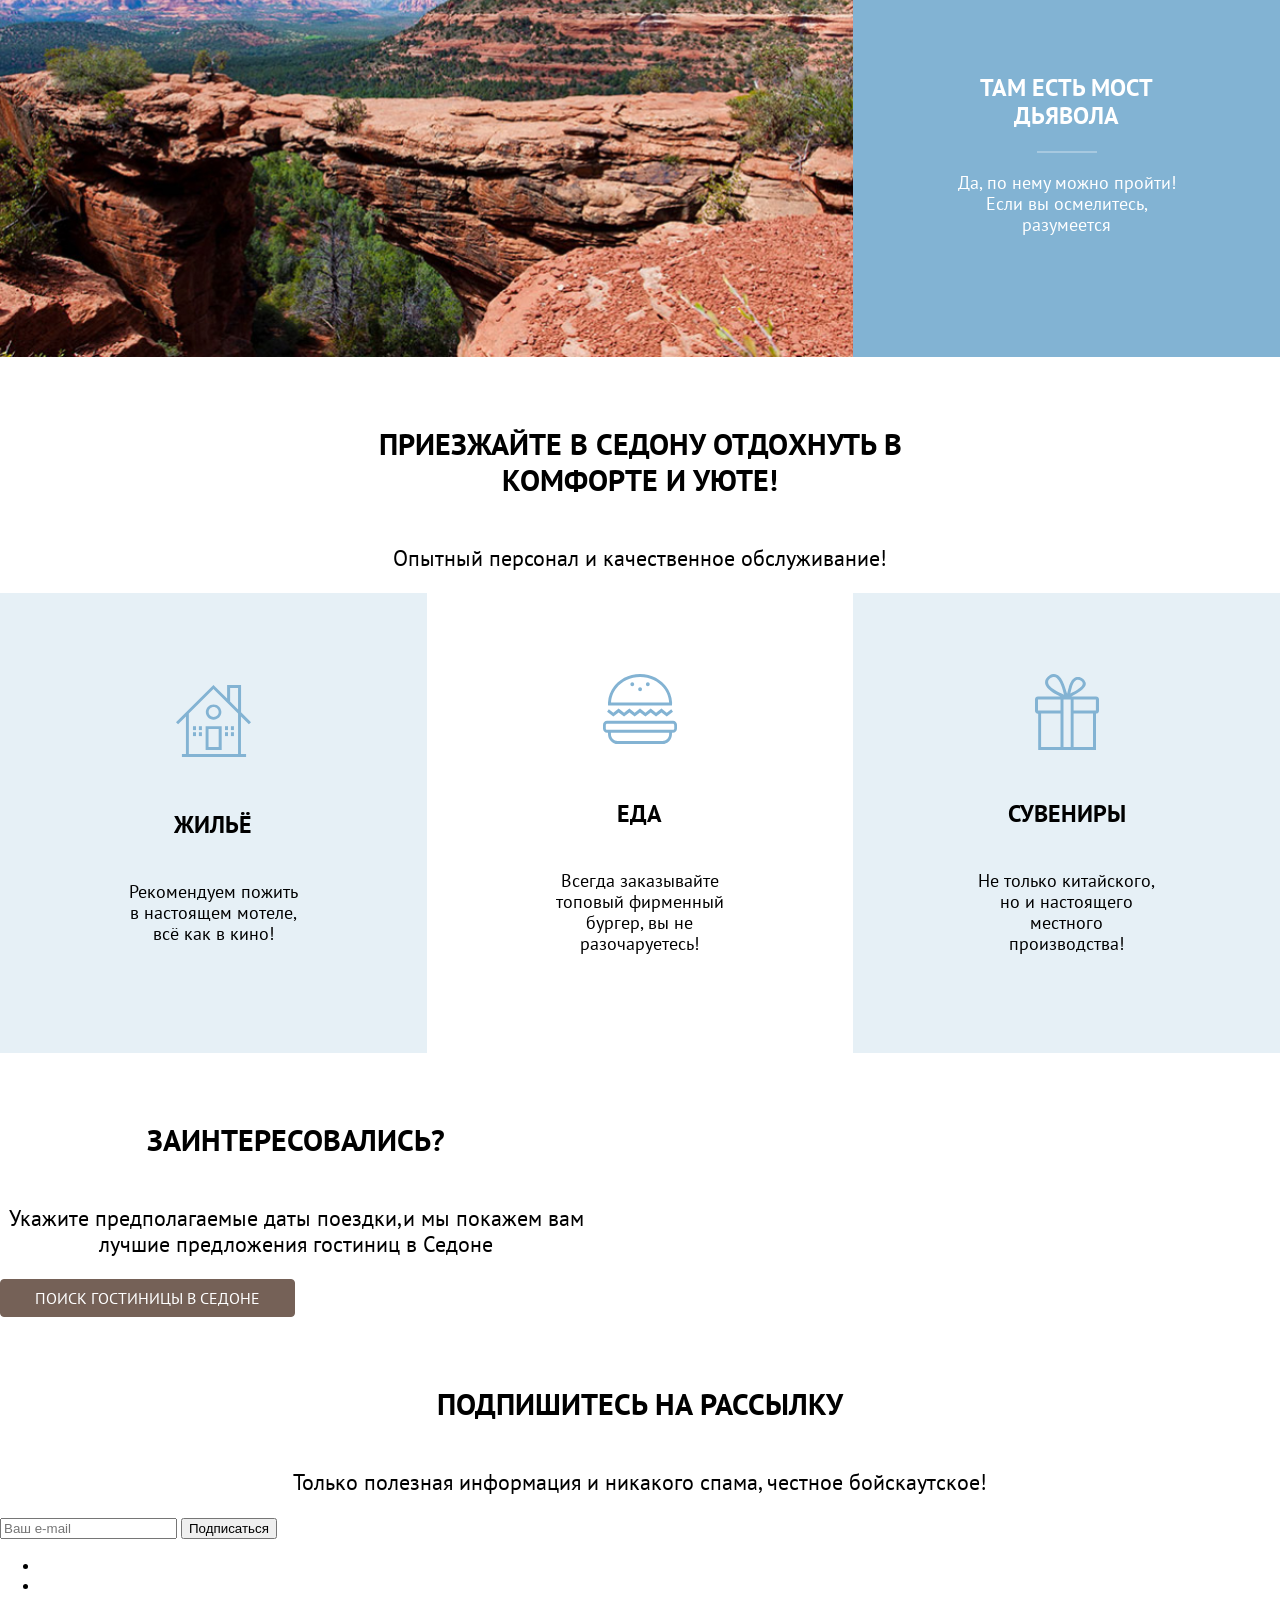
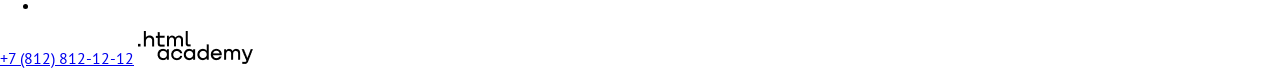
==== commit 971a97c1: "ДЗ 1.04" ====
--- a/index.html
+++ b/index.html
@@ -1,19 +1,17 @@
 <!doctype html>
 <html lang="ru">
+
   <head>
     <meta charset="utf-8">
+    <link rel="stylesheet" href="./fonts/fonts.css">
+    <link rel="stylesheet" href="./styles/style.css">
     <title>HTML Academy: Седона</title>
   </head>
+
   <body>
     <header class="header">
       <a href="#" class="logo-link">
-        <img
-          class="logo"
-          src="./img/logo.svg"
-          alt="Логотип города"
-          width="140"
-          height="70"
-        >
+        <img class="logo" src="./img/logo.svg" alt="Логотип города" width="140" height="70">
       </a>
       <nav class="nav">
         <ul class="menu">
@@ -28,13 +26,13 @@
           </li>
         </ul>
         <ul class="user-menu">
-          <li class="user-menu-item">
-            <a class="user-menu-link" href="">
+          <li class="user-menu-item ">
+            <a class="user-menu-link search-link" href="">
               <span class="visually-hidden">Поиск по сайту</span>
             </a>
           </li>
-          <li class="user-menu-item">
-            <a class="user-menu-link" href="">
+          <li class="user-menu-item ">
+            <a class="user-menu-link favourite" href="">
               <span class="visually-hidden">Избранное</span>
               <span class="favourite-count">12</span>
             </a>
@@ -48,48 +46,39 @@
     <main class="main">
       <section class="welcome">
         <h1 class="visually-hidden">Приглашение посетить Седону</h1>
-        <img
-          class="img-welcome"
-          src="./img/welcome.svg"
-          alt="Welcome to Sedona"
-          width="458"
-          height="352"
-        >
+        <img class="img-welcome" src="./img/welcome.svg" alt="Welcome to Sedona" width="458" height="352">
+        <div class="divider"></div>
       </section>
       <section class="reasons">
         <div class="ad-block">
           <h2 class="block-title">
-            Седона — небольшой городок в Аризоне,заслуживающий большего!
+            Седона — небольшой городок в Аризоне, заслуживающий большего!
           </h2>
           <p class="block-text">
             Рассмотрим причины, по которым Седона круче, чем Гранд-Каньон!
           </p>
         </div>
         <ul class="list">
-          <li class="list-item">
+          <li class="list-item dark card-line-light">
             <div class="card">
               <h3 class="card-title">Настоящий городок</h3>
               <p class="card-text">
                 Седона — не аттракцион для туристов, там течёт своя жизнь
               </p>
             </div>
-            <img
-              class="reasons-img"
-              src="./img/photo-1.jpg"
-              alt="Изображение Седоны"
-              width="800"
-              height="385"
-            >
           </li>
-          <li class="list-item">
-            <div class="card">
+          <li class="list-item reasons-pic">
+            <img class="reasons-img" src="./img/photo-1.jpg" alt="Изображение Седоны" width="800" height="385">
+          </li>
+          <li class="list-item light card-line-dark ">
+            <div class="card ">
               <h3 class="card-title">Небольшая площадь</h3>
               <p class="card-text">
                 Все достопримечательности находятся очень близко
               </p>
             </div>
           </li>
-          <li class="list-item">
+          <li class="list-item grey card-line-dark ">
             <div class="card">
               <h3 class="card-title">Красивая дорога</h3>
               <p class="card-text">
@@ -97,7 +86,7 @@
               </p>
             </div>
           </li>
-          <li class="list-item">
+          <li class="list-item light card-line-dark ">
             <div class="card">
               <h3 class="card-title">Мало туристов</h3>
               <p class="card-text">
@@ -105,17 +94,13 @@
               </p>
             </div>
           </li>
-          <li class="list-item">
-            <img
-              class="reasons-img"
-              src="./img/photo-2.jpg"
-              alt="Изображение 'Мост Дьявола'"
-              width="800"
-              height="385"
-            >
+          <li class="list-item devil-pic">
+            <img class="reasons-img" src="./img/photo-2.jpg" alt="Изображение 'Мост Дьявола'" width="800" height="385">
+          </li>
+          <li class="list-item dark card-line-light">
             <div class="card">
-              <h3 class="item-title">Там есть мост дьявола</h3>
-              <p class="item-text">
+              <h3 class="card-title">Там есть мост дьявола</h3>
+              <p class="card-text">
                 Да, по нему можно пройти! Если вы осмелитесь, разумеется
               </p>
             </div>
@@ -132,23 +117,29 @@
           </p>
         </div>
         <ul class="list">
-          <li class="list-item">
-            <h3 class="card-title">Жильё</h3>
-            <p class="card-text">
-              Рекомендуем пожить в настоящем мотеле, всё как в кино!
-            </p>
+          <li class="list-item grey ">
+            <div class="card bonus-house bonus">
+              <h3 class="card-title ">Жильё</h3>
+              <p class="card-text">
+                Рекомендуем пожить в настоящем мотеле, всё как в кино!
+              </p>
+            </div>
           </li>
-          <li class="list-item">
-            <h3 class="card-title">Еда</h3>
-            <p class="card-text">
-              Всегда заказывайте топовый фирменный бургер, вы не разочаруетесь!
-            </p>
+          <li class="list-item white">
+            <div class="card bonus-food bonus">
+              <h3 class="card-title">Еда</h3>
+              <p class="card-text">
+                Всегда заказывайте топовый фирменный бургер, вы не разочаруетесь!
+              </p>
+            </div>
           </li>
-          <li class="list-item">
-            <h3 class="card-title">Сувениры</h3>
-            <p class="card-text">
-              Не только китайского, но и настоящего местного производства!
-            </p>
+          <li class="list-item grey">
+            <div class="card bonus-present bonus">
+              <h3 class="card-title">Сувениры</h3>
+              <p class="card-text">
+                Не только китайского, но и настоящего местного производства!
+              </p>
+            </div>
           </li>
         </ul>
       </section>
@@ -160,7 +151,7 @@
             предложения гостиниц в Седоне
           </p>
         </div>
-        <button class="search-button link-button">
+        <button type="button" class="search-button link-button">
           ПОИСК ГОСТИНИЦЫ В седоне
         </button>
       </section>
@@ -197,11 +188,12 @@
             </a>
           </li>
         </ul>
-        <a class="tel" href="tel:+7812812-12-12">+7 (812) 812-12-12</a>
+        <a class="tel" href="tel:+78128121212">+7 (812) 812-12-12</a>
         <a class="refrence-link" href="#">
           <img src="./img/logo_htmlacademy.png" alt="Логотип html academy">
         </a>
       </section>
     </footer>
   </body>
+
 </html>
--- a/fonts/fonts.css
+++ b/fonts/fonts.css
@@ -0,0 +1,15 @@
+@font-face {
+  font-family: "PT Sans";
+  src: url("./ptsans-400.woff2") format("woff2");
+  font-weight: 400;
+  font-style: normal;
+  font-display: swap;
+}
+
+@font-face {
+  font-family: "PT Sans";
+  src: url("./ptsans-700.woff2") format("woff2");
+  font-weight: 700;
+  font-style: normal;
+  font-display: swap;
+}
--- a/styles/style.css
+++ b/styles/style.css
@@ -0,0 +1,345 @@
+.visually-hidden {
+  position: absolute;
+  width: 1px;
+  height: 1px;
+  margin: -1;
+  padding: 0;
+  border: 0;
+  overflow: hidden;
+  clip: rect(0 0 0 0);
+}
+
+body {
+  margin: 0 auto;
+  padding: 0;
+  font-family: "PT Sans", sans-serif;
+  font-weight: 400;
+  background-color: #fff;
+}
+
+.header {
+  margin: 0 70px;
+  display: flex;
+}
+
+.logo-link {
+  display: flex;
+  width: fit-content;
+  max-width: fit-content;
+}
+
+.logo {
+  width: 140px;
+  height: 71px;
+  margin-right: 28px;
+}
+
+.nav {
+  display: flex;
+  width: 100%;
+  justify-content: space-between;
+}
+
+.menu {
+  margin: 0;
+  padding: 0;
+  list-style: none;
+  width: 339px;
+  display: flex;
+  justify-self: flex-start;
+
+  align-items: center;
+}
+
+.menu-item {
+  padding: 20px 16px;
+}
+
+.menu-link {
+  color: #000;
+  text-decoration: none;
+  font-size: 20px;
+  font-weight: 700;
+  line-height: 24px;
+}
+
+.user-menu {
+  margin: 0;
+  padding: 0;
+  list-style: none;
+  display: flex;
+  justify-self: flex-end;
+  justify-content: center;
+  align-items: center;
+}
+
+.user-menu-item {
+  padding: 22px 12px;
+}
+
+.user-menu-link {
+  text-decoration: none;
+}
+
+.search-link {
+  display: flex;
+  background-image: url("../img/search.png");
+  background-repeat: no-repeat;
+  object-fit: cover;
+  width: 20px;
+  height: 20px;
+}
+
+.favourite {
+  display: flex;
+  position: relative;
+  z-index: 0;
+  background-image: url("../img/heart.png");
+  background-repeat: no-repeat;
+  object-fit: contain;
+  width: 20px;
+  height: 20px;
+}
+
+.favourite-count {
+  position: absolute;
+  bottom: 10px;
+  left: 10px;
+  padding: 3px;
+  color: #fff;
+  background-color: #7db54f;
+  border: solid 1px #7db54f;
+  border-radius: 50%;
+
+  z-index: 2;
+}
+
+.link-button {
+  font-family: "PT Sans", sans-serif;
+  font-size: 16px;
+  line-height: 20px;
+  text-transform: uppercase;
+  color: #fff;
+  background-color: #756157;
+  border: solid 1px #756157;
+  border-radius: 4px;
+  padding: 8px 34px;
+}
+
+.main {
+  width: 100%;
+}
+
+.welcome {
+  margin-top: 0;
+  padding: 0;
+  background-image: url("../img/index-background.jpg");
+  background-repeat: no-repeat;
+  background-size: cover;
+  display: flex;
+  flex-direction: column;
+  justify-content: center;
+  align-items: center;
+}
+
+.divider {
+  padding: 0;
+  margin: 0;
+  background-image: url("../img/divider.svg");
+  background-size: cover;
+  background-repeat: no-repeat;
+  width: 100%;
+  height: 57px;
+  bottom: 0;
+  z-index: 1;
+  justify-self: center;
+}
+
+.img-welcome {
+  margin-top: 51px;
+  justify-self: center;
+  align-self: center;
+  width: 458px;
+  height: 352px;
+  margin-bottom: 25px;
+}
+
+.reasons {
+}
+
+.ad-block {
+  display: flex;
+  flex-direction: column;
+  justify-content: center;
+  align-items: center;
+  margin-top: 69px;
+}
+
+.block-title {
+  margin: 0;
+  padding: 0;
+  width: 620px;
+  font-weight: 700;
+  font-size: 30px;
+  line-height: 36px;
+  text-transform: uppercase;
+  text-align: center;
+}
+
+.block-text {
+  font-size: 22px;
+  line-height: 26px;
+  padding-top: 25px;
+  text-align: center;
+}
+
+.list {
+  margin: 0;
+  padding: 0;
+  display: grid;
+  list-style: none;
+  grid-template-columns: 1fr 1fr 1fr;
+}
+
+.list-item {
+  margin: 0;
+  padding: 0;
+  display: flex;
+  flex-direction: column;
+  justify-content: center;
+  align-items: center;
+}
+
+.reasons-pic {
+  grid-column: 2/4;
+}
+
+.devil-pic {
+  grid-column: 1/3;
+}
+
+.card {
+  display: flex;
+  flex-direction: column;
+  text-align: center;
+  width: 230px;
+  margin: 81px 85px;
+}
+
+.dark {
+  background-color: #82b3d3;
+  color: #fff;
+  background-image: url("../img/Rectangle\ 125.png");
+  background-repeat: no-repeat;
+  background-position: center;
+}
+
+.grey {
+  background-color: rgba(130, 179, 211, 0.2);
+  color: #000;
+}
+
+.light {
+  background-color: rgba(130, 179, 211, 0.12);
+  color: #000;
+}
+.white {
+  background-color: rgba(255, 255, 255, 0.3);
+  color: #000;
+}
+
+.card-line-light {
+  background-image: url("../img/Rectangle\ 125.png");
+  background-repeat: no-repeat;
+  background-position: center;
+}
+
+.card-line-dark {
+  background-image: url("../img/Rectangle\ 125_dark.png");
+  background-repeat: no-repeat;
+  background-position: center;
+}
+
+.card-title {
+  font-size: 24px;
+  font-weight: 700;
+  line-height: 28px;
+  text-transform: uppercase;
+  display: flex;
+  flex-direction: column;
+  padding: 0 27.5px;
+}
+
+.card-text {
+  font-size: 18px;
+  line-height: 21px;
+  text-align: center;
+}
+
+.reasons-img {
+  width: 100%;
+  height: 100%;
+  max-height: 100%;
+  object-fit: cover;
+}
+
+.invitation {
+}
+
+.bonus-house {
+  background-image: url("../img/accomodation.svg");
+  background-repeat: no-repeat;
+  background-position: top;
+}
+
+.bonus-food {
+  background-image: url("../img/food.svg");
+  background-repeat: no-repeat;
+  background-position: top center;
+}
+
+.bonus-present {
+  background-image: url("../img/presents.svg");
+
+  background-repeat: no-repeat;
+  background-position: top;
+}
+
+.bonus {
+  box-sizing: border-box;
+  padding-top: 102px;
+  padding-left: 25px;
+  padding-right: 25px;
+}
+
+.search {
+  width: 592px;
+  justify-self: center;
+}
+
+.search-button {
+}
+
+.footer {
+}
+
+.subscription {
+}
+
+.subscription-block {
+}
+
+.footer-menu {
+}
+
+.menu-socials {
+}
+
+.menu-socials-item {
+}
+
+.social-link {
+}
+
+.refrence-link {
+}
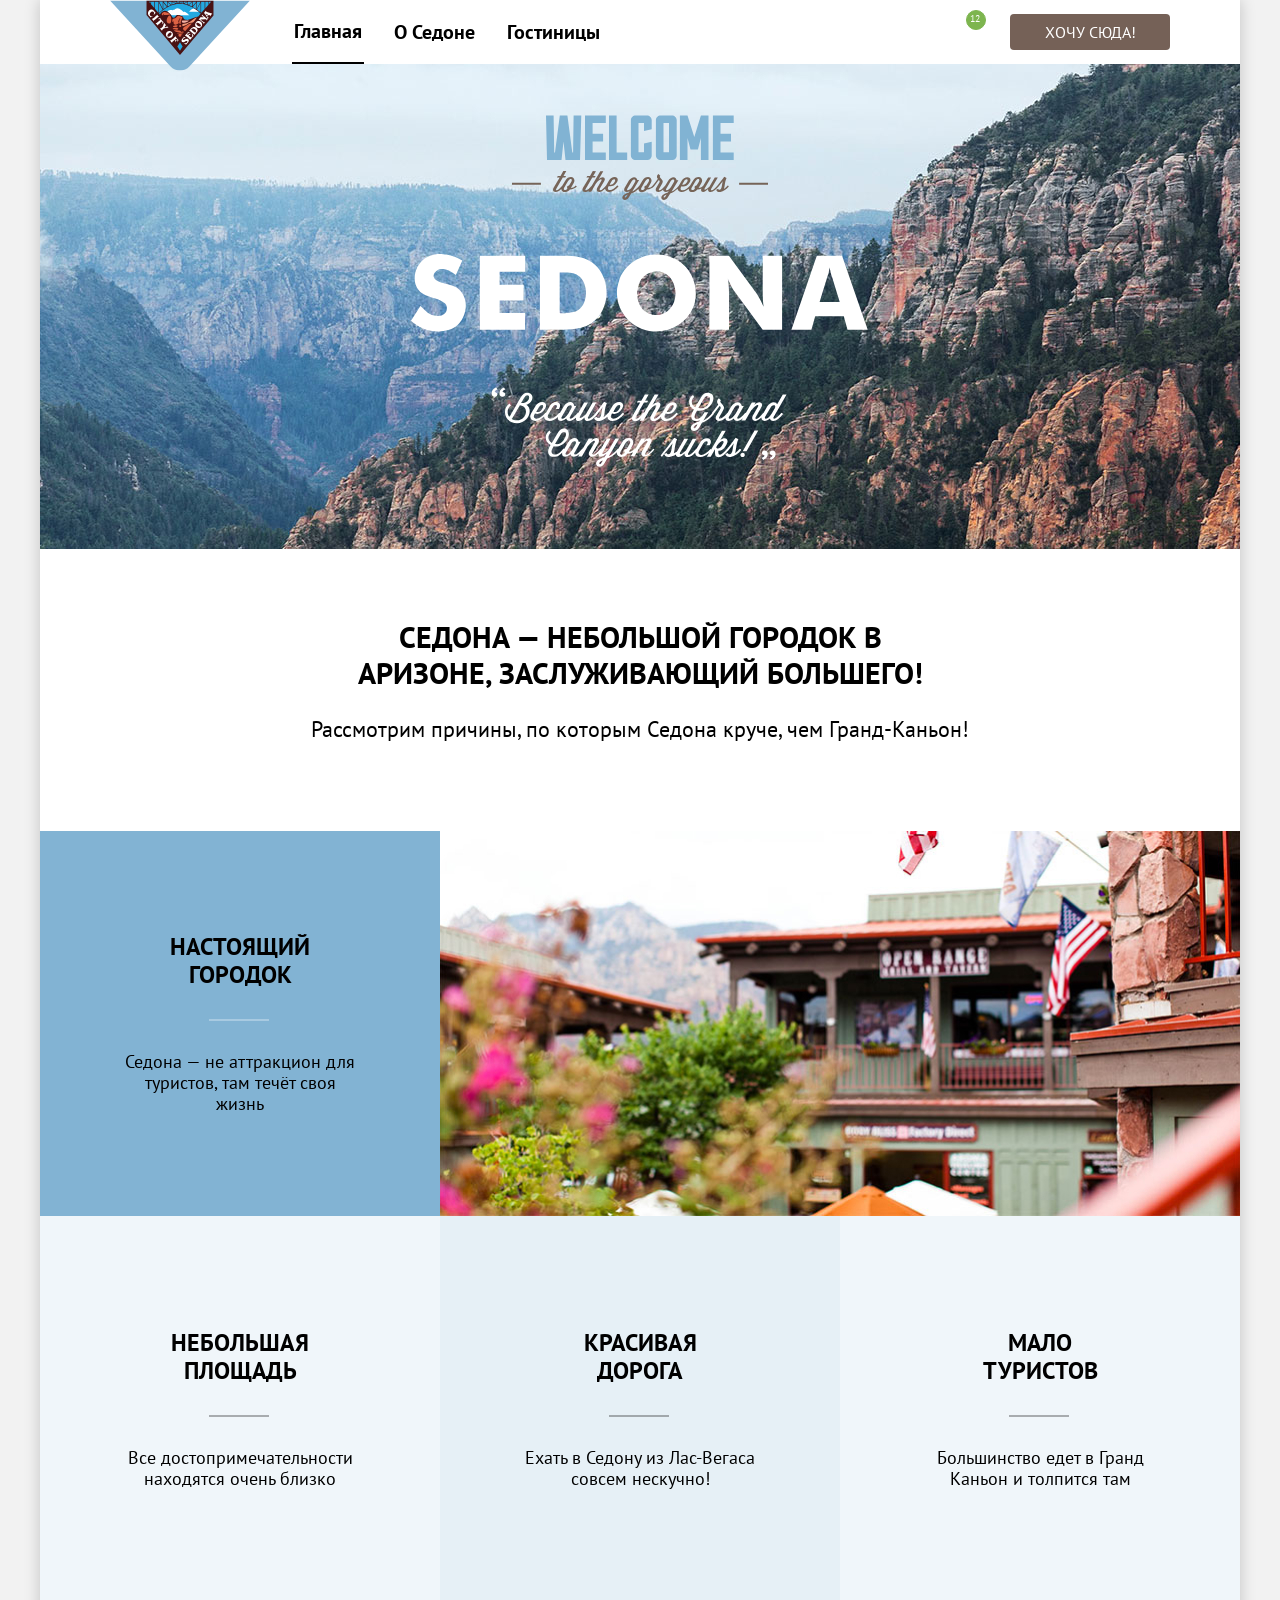
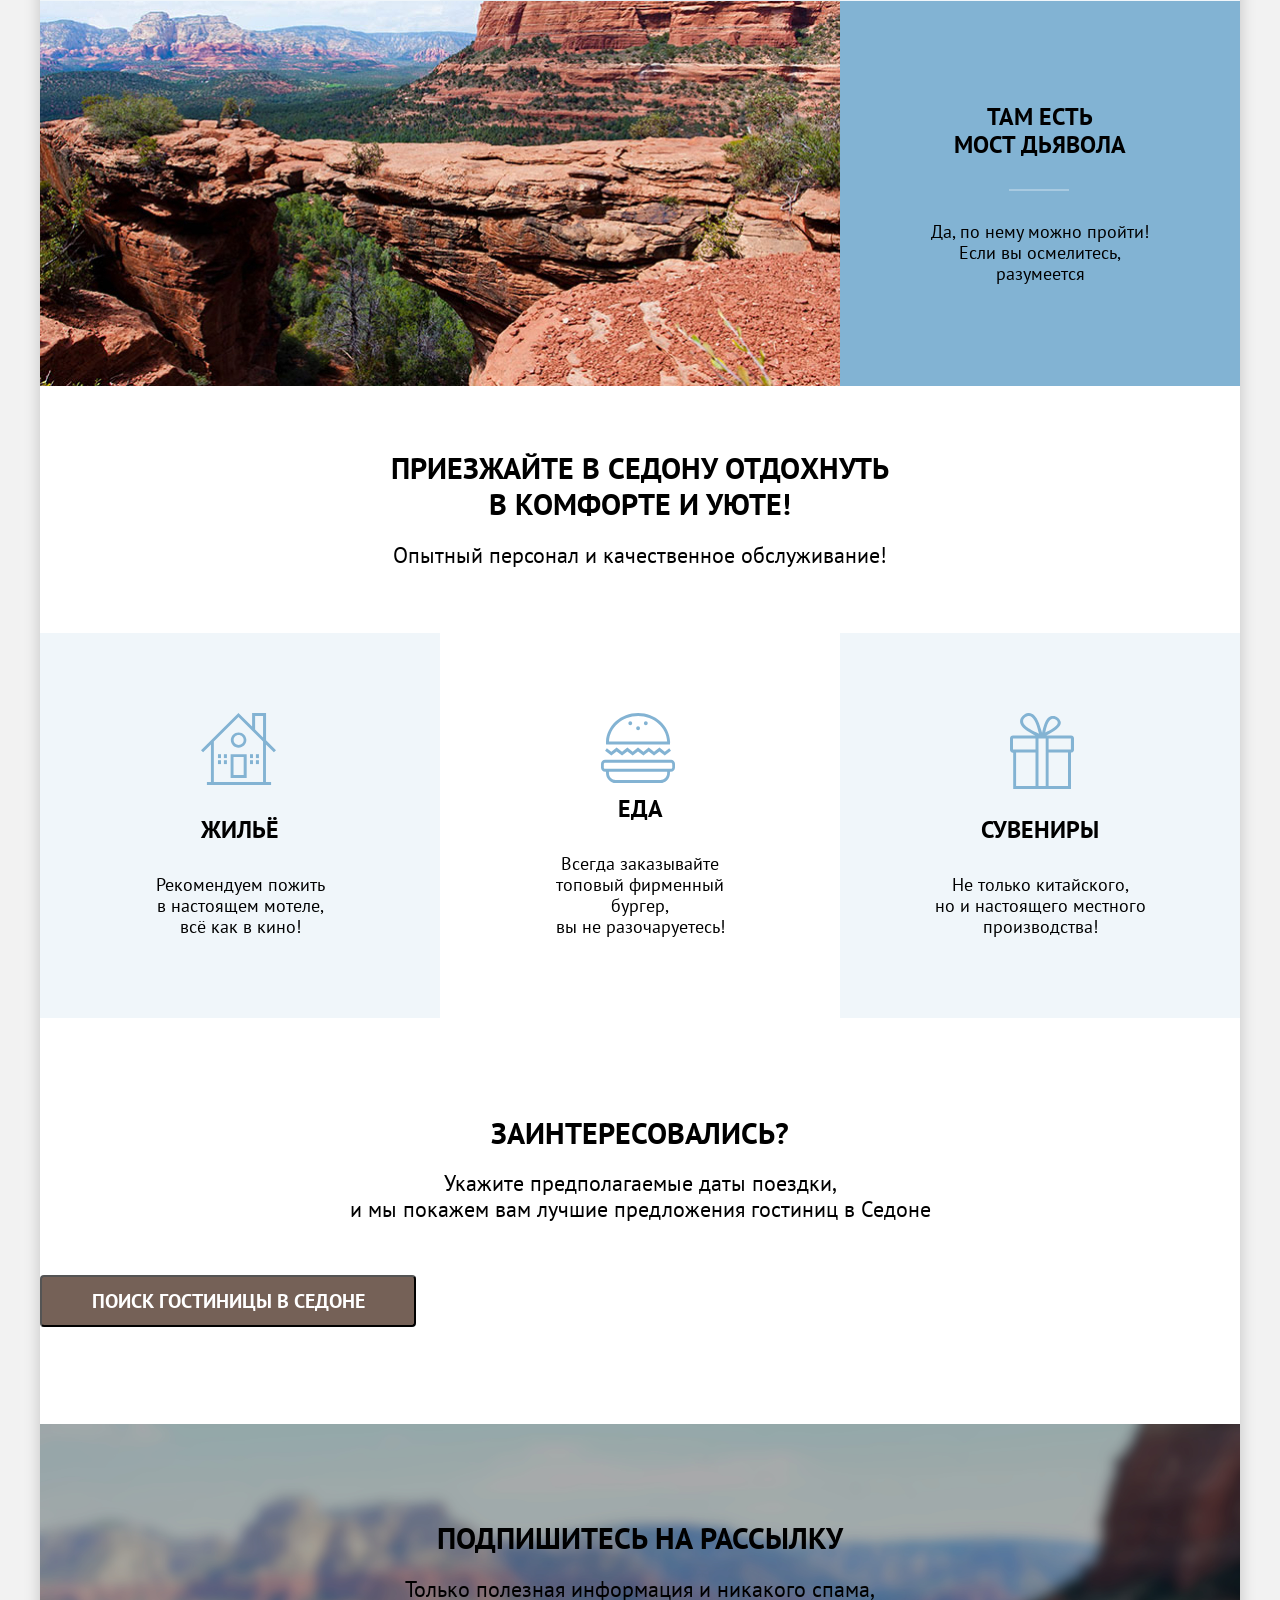
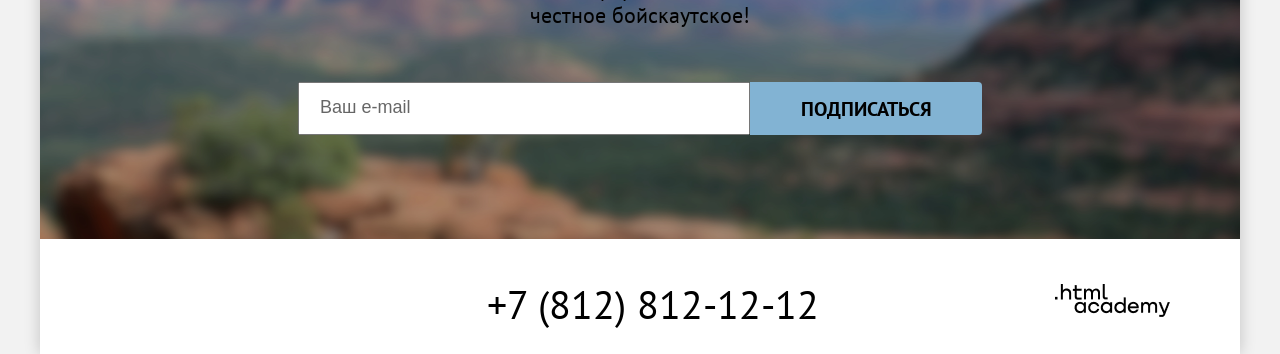
==== commit 27fc7402: "ДЗ 11.04" ====
--- a/index.html
+++ b/index.html
@@ -1,199 +1,210 @@
 <!doctype html>
 <html lang="ru">
-
   <head>
-    <meta charset="utf-8">
-    <link rel="stylesheet" href="./fonts/fonts.css">
-    <link rel="stylesheet" href="./styles/style.css">
+    <meta charset="utf-8" />
+    <link rel="stylesheet" href="./fonts/fonts.css" />
+    <link rel="stylesheet" href="./styles/style.css" />
     <title>HTML Academy: Седона</title>
   </head>
 
   <body>
-    <header class="header">
-      <a href="#" class="logo-link">
-        <img class="logo" src="./img/logo.svg" alt="Логотип города" width="140" height="70">
-      </a>
-      <nav class="nav">
-        <ul class="menu">
-          <li class="menu-item">
-            <a class="menu-link" href="#">Главная</a>
-          </li>
-          <li class="menu-item">
-            <a class="menu-link" href="#">О Седоне</a>
-          </li>
-          <li class="menu-item">
-            <a class="menu-link" href="#">Гостиницы</a>
-          </li>
-        </ul>
-        <ul class="user-menu">
-          <li class="user-menu-item ">
-            <a class="user-menu-link search-link" href="">
-              <span class="visually-hidden">Поиск по сайту</span>
-            </a>
-          </li>
-          <li class="user-menu-item ">
-            <a class="user-menu-link favourite" href="">
-              <span class="visually-hidden">Избранное</span>
-              <span class="favourite-count">12</span>
-            </a>
-          </li>
-          <li class="user-menu-item">
-            <a class="user-menu-link link-button" href="">Хочу сюда!</a>
-          </li>
-        </ul>
-      </nav>
-    </header>
-    <main class="main">
-      <section class="welcome">
-        <h1 class="visually-hidden">Приглашение посетить Седону</h1>
-        <img class="img-welcome" src="./img/welcome.svg" alt="Welcome to Sedona" width="458" height="352">
-        <div class="divider"></div>
-      </section>
-      <section class="reasons">
-        <div class="ad-block">
-          <h2 class="block-title">
-            Седона — небольшой городок в Аризоне, заслуживающий большего!
-          </h2>
-          <p class="block-text">
-            Рассмотрим причины, по которым Седона круче, чем Гранд-Каньон!
-          </p>
-        </div>
-        <ul class="list">
-          <li class="list-item dark card-line-light">
-            <div class="card">
+    <div class="container">
+      <header class="header">
+        <a href="#" class="logo-link">
+          <img
+            class="logo"
+            src="./img/logo.svg"
+            alt="Логотип города"
+            width="140"
+            height="70"
+          />
+        </a>
+        <nav class="nav">
+          <ul class="menu">
+            <li class="menu-item menu-item-active">
+              <a class="menu-link" href="#">Главная</a>
+            </li>
+            <li class="menu-item">
+              <a class="menu-link" href="#">О Седоне</a>
+            </li>
+            <li class="menu-item">
+              <a class="menu-link" href="#">Гостиницы</a>
+            </li>
+          </ul>
+          <ul class="user-menu">
+            <li class="user-item">
+              <a class="user-link search-link" href="">
+                <span class="visually-hidden">Поиск по сайту</span>
+              </a>
+            </li>
+            <li class="user-item">
+              <a class="user-link favourite" href="">
+                <span class="visually-hidden">Избранное</span>
+                <span class="favourite-count">12</span>
+              </a>
+            </li>
+            <li class="user-item">
+              <a class="menu-button button menu-button-text" href=""
+                >Хочу сюда!</a
+              >
+            </li>
+          </ul>
+        </nav>
+      </header>
+      <main class="main">
+        <section class="welcome">
+          <h1 class="visually-hidden">Приглашение посетить Седону</h1>
+          <img
+            class="img-welcome"
+            src="./img/welcome.svg"
+            alt="Welcome to Sedona"
+            width="458"
+            height="352"
+          />
+          <div class="divider"></div>
+        </section>
+        <section class="reasons">
+
+            <h2 class="block-title reasons-title">
+              Седона — небольшой городок в Аризоне, заслуживающий большего!
+            </h2>
+            <p class="block-text reasons-text">
+              Рассмотрим причины, по которым Седона круче, чем Гранд-Каньон!
+            </p>
+
+          <ul class="list">
+            <li class="list-item reasons-item light">
               <h3 class="card-title">Настоящий городок</h3>
               <p class="card-text">
                 Седона — не аттракцион для туристов, там течёт своя жизнь
               </p>
-            </div>
-          </li>
-          <li class="list-item reasons-pic">
-            <img class="reasons-img" src="./img/photo-1.jpg" alt="Изображение Седоны" width="800" height="385">
-          </li>
-          <li class="list-item light card-line-dark ">
-            <div class="card ">
+            </li>
+            <li class="list-item reasons-pic">
+              <img
+                class="reasons-img"
+                src="./img/photo-1.jpg"
+                alt="Изображение Седоны"
+                width="800"
+                height="385"
+              />
+            </li>
+            <li class="list-item reasons-item dark">
               <h3 class="card-title">Небольшая площадь</h3>
               <p class="card-text">
                 Все достопримечательности находятся очень близко
               </p>
-            </div>
-          </li>
-          <li class="list-item grey card-line-dark ">
-            <div class="card">
-              <h3 class="card-title">Красивая дорога</h3>
+            </li>
+            <li class="list-item reasons-item dark">
+              <h3 class="card-title ">Красивая<br> дорога</h3>
               <p class="card-text">
                 Ехать в Седону из Лас-Вегаса совсем нескучно!
               </p>
-            </div>
-          </li>
-          <li class="list-item light card-line-dark ">
-            <div class="card">
-              <h3 class="card-title">Мало туристов</h3>
+            </li>
+            <li class="list-item reasons-item dark">
+              <h3 class="card-title ">Мало<br> туристов</h3>
               <p class="card-text">
                 Большинство едет в Гранд Каньон и толпится там
               </p>
-            </div>
-          </li>
-          <li class="list-item devil-pic">
-            <img class="reasons-img" src="./img/photo-2.jpg" alt="Изображение 'Мост Дьявола'" width="800" height="385">
-          </li>
-          <li class="list-item dark card-line-light">
-            <div class="card">
-              <h3 class="card-title">Там есть мост дьявола</h3>
+            </li>
+            <li class="list-item devil-pic">
+              <img
+                class="reasons-img"
+                src="./img/photo-2.jpg"
+                alt="Изображение 'Мост Дьявола'"
+                width="800"
+                height="385"
+              />
+            </li>
+            <li class="list-item reasons-item light">
+              <h3 class="card-title ">Там есть мост&nbsp;дьявола</h3>
               <p class="card-text">
                 Да, по нему можно пройти! Если вы осмелитесь, разумеется
               </p>
-            </div>
-          </li>
-        </ul>
-      </section>
-      <section class="invitation">
-        <div class="ad-block">
-          <h2 class="block-title">
-            Приезжайте в Седону отдохнуть в комфорте и уюте!
-          </h2>
-          <p class="block-text">
-            Опытный персонал и качественное обслуживание!
-          </p>
-        </div>
-        <ul class="list">
-          <li class="list-item grey ">
-            <div class="card bonus-house bonus">
-              <h3 class="card-title ">Жильё</h3>
-              <p class="card-text">
-                Рекомендуем пожить в настоящем мотеле, всё как в кино!
-              </p>
-            </div>
-          </li>
-          <li class="list-item white">
-            <div class="card bonus-food bonus">
-              <h3 class="card-title">Еда</h3>
-              <p class="card-text">
-                Всегда заказывайте топовый фирменный бургер, вы не разочаруетесь!
-              </p>
-            </div>
-          </li>
-          <li class="list-item grey">
-            <div class="card bonus-present bonus">
-              <h3 class="card-title">Сувениры</h3>
-              <p class="card-text">
-                Не только китайского, но и настоящего местного производства!
-              </p>
-            </div>
-          </li>
-        </ul>
-      </section>
-      <section class="search">
-        <div class="ad-block">
-          <h2 class="block-title">Заинтересовались?</h2>
-          <p class="block-text">
-            Укажите предполагаемые даты поездки,и мы покажем вам лучшие
-            предложения гостиниц в Седоне
-          </p>
-        </div>
-        <button type="button" class="search-button link-button">
-          ПОИСК ГОСТИНИЦЫ В седоне
-        </button>
-      </section>
-    </main>
-    <footer class="footer">
-      <section class="subscription">
-        <div class="ad-block subscription-block">
-          <h2 class="block-title">Подпишитесь на рассылку</h2>
-          <p class="block-text">
-            Только полезная информация и никакого спама, честное бойскаутское!
-          </p>
-        </div>
-        <form>
-          <input type="email" placeholder="Ваш e-mail">
-          <button type="submit">Подписаться</button>
-        </form>
-      </section>
-      <section class="footer-menu">
-        <h2 class="visually-hidden">Контакты</h2>
-        <ul class="menu-socials">
-          <li class="menu-socials-item">
-            <a class="social-link" href="#">
-              <span class="visually-hidden">Ссылка на ВК</span>
-            </a>
-          </li>
-          <li class="menu-socials-item">
-            <a class="social-link" href="#">
-              <span class="visually-hidden">Ссылка на Телеграмм</span>
-            </a>
-          </li>
-          <li class="menu-socials-item">
-            <a class="social-link" href="#">
-              <span class="visually-hidden">Ссылка на YouTube</span>
-            </a>
-          </li>
-        </ul>
-        <a class="tel" href="tel:+78128121212">+7 (812) 812-12-12</a>
-        <a class="refrence-link" href="#">
-          <img src="./img/logo_htmlacademy.png" alt="Логотип html academy">
-        </a>
-      </section>
-    </footer>
+            </li>
+          </ul>
+        </section>
+        <section class="invitation">
+
+            <h2 class="block-title invitation-title">
+              Приезжайте в Седону отдохнуть в&nbsp;комфорте и уюте!
+            </h2>
+            <p class="block-text invitation-text">
+              Опытный персонал и качественное обслуживание!
+            </p>
+
+          <ul class="list">
+            <li class="list-item service-item house">
+              <h3 class="card-title service-title">Жильё</h3>
+              <p class="card-text service-text">
+                Рекомендуем пожить в&nbsp;настоящем мотеле,<br> всё как в кино!
+              </p>
+            </li>
+            <li class="list-item service-item food">
+              <h3 class="card-title  service-title">Еда</h3>
+              <p class="card-text service-text">
+                Всегда заказывайте топовый&nbsp;фирменный бургер,<br>вы не
+                разочаруетесь!
+              </p>
+            </li>
+            <li class="list-item service-item gifts">
+              <h3 class="card-title  service-title">Сувениры</h3>
+              <p class="card-text service-text">
+                Не только китайского,<br>но и настоящего местного<br> производства!
+              </p>
+            </li>
+          </ul>
+        </section>
+        <section class="search">
+
+            <h2 class="block-title search-title">Заинтересовались?</h2>
+            <p class="block-text search-text">
+              Укажите предполагаемые даты поездки, <br />
+              и мы покажем вам лучшие предложения гостиниц в Седоне
+            </p>
+
+          <button type="button" class="button search-button">
+            ПОИСК ГОСТИНИЦЫ В седоне
+          </button>
+        </section>
+      </main>
+      <footer class="footer">
+        <section class="subscription">
+
+            <h2 class="block-title subscription-title">Подпишитесь на рассылку</h2>
+            <p class="block-text subscription-text">
+              Только полезная информация и никакого спама, честное бойскаутское!
+            </p>
+
+          <form class="subsciption-form" action="https://echo.htmlacademy.ru/courses" method="post" >
+            <input class="subscription-field" type="email" placeholder="Ваш e-mail" name="subscribe"/>
+            <button class="button button-text subcription-button" type="submit">Подписаться</button>
+          </form>
+        </section>
+        <section class="footer-menu">
+          <h2 class="visually-hidden">Контакты</h2>
+          <ul class="socials">
+            <li class="socials-item social-vk">
+              <a class="social-link " href="#">
+                <span class="visually-hidden">Ссылка на ВК</span>
+              </a>
+            </li>
+            <li class="socials-item social-tg">
+              <a class="social-link " href="#">
+                <span class="visually-hidden">Ссылка на Телеграмм</span>
+              </a>
+            </li>
+            <li class="socials-item social-ut">
+              <a class="social-link " href="#">
+                <span class="visually-hidden">Ссылка на YouTube</span>
+              </a>
+            </li>
+          </ul>
+          <a class="tel" href="tel:+78128121212">+7 (812) 812-12-12</a>
+          <a class="refrence-link" href="#">
+            <img src="./img/logo_htmlacademy.png" alt="Логотип html academy" />
+          </a>
+        </section>
+      </footer>
+    </div>
   </body>
-
 </html>
--- a/styles/style.css
+++ b/styles/style.css
@@ -8,34 +8,48 @@
   overflow: hidden;
   clip: rect(0 0 0 0);
 }
+ul {
+  list-style: none;
+  padding: 0;
+  margin: 0;
+}
+
 
 body {
   margin: 0 auto;
   padding: 0;
   font-family: "PT Sans", sans-serif;
   font-weight: 400;
+  background-color: #f2f2f2;
+}
+
+.container {
   background-color: #fff;
+  width: 1200px;
+  margin: 0 auto;
+  box-shadow: 0 0 15px 0 rgba(0, 0, 0, 0.2);
 }
 
 .header {
+  position: relative;
   margin: 0 70px;
   display: flex;
 }
 
 .logo-link {
-  display: flex;
-  width: fit-content;
-  max-width: fit-content;
+  position: absolute;
+
 }
 
 .logo {
   width: 140px;
   height: 71px;
-  margin-right: 28px;
+
 }
 
 .nav {
   display: flex;
+  margin-left: 182px;
   width: 100%;
   justify-content: space-between;
 }
@@ -44,15 +58,18 @@
   margin: 0;
   padding: 0;
   list-style: none;
-  width: 339px;
-  display: flex;
-  justify-self: flex-start;
-
+  width: 310px;
+  display: flex;
   align-items: center;
+  justify-content: space-between;
 }
 
 .menu-item {
-  padding: 20px 16px;
+  padding: 19px 2px;
+}
+.menu-item-active {
+  border-bottom: solid 2px #000;
+
 }
 
 .menu-link {
@@ -69,20 +86,17 @@
   list-style: none;
   display: flex;
   justify-self: flex-end;
-  justify-content: center;
+  justify-content: space-between;
   align-items: center;
-}
-
-.user-menu-item {
-  padding: 22px 12px;
-}
-
-.user-menu-link {
-  text-decoration: none;
+  min-width: 258px;
+}
+
+.user-item {
+
 }
 
 .search-link {
-  display: flex;
+
   background-image: url("../img/search.png");
   background-repeat: no-repeat;
   object-fit: cover;
@@ -91,7 +105,7 @@
 }
 
 .favourite {
-  display: flex;
+
   position: relative;
   z-index: 0;
   background-image: url("../img/heart.png");
@@ -103,27 +117,43 @@
 
 .favourite-count {
   position: absolute;
-  bottom: 10px;
-  left: 10px;
+  bottom: 2px;
+  left: 5px;
+  width: 12px;
+  height: 12px;
   padding: 3px;
   color: #fff;
   background-color: #7db54f;
   border: solid 1px #7db54f;
   border-radius: 50%;
-
-  z-index: 2;
-}
-
-.link-button {
-  font-family: "PT Sans", sans-serif;
+  font-size: 10px;
+  line-height: 10px;
+  font-weight: 400;
+}
+
+.button {
+  display: flex;
+  justify-content: center;
+  align-items: center;
+  background-color: #756157;
+  border-radius: 4px;
+  font-family: PT Sans, Arial, sans-serif;
+  text-transform: uppercase;
+}
+
+.menu-button {
+  width: 160px;
+  height: 36px;
+  justify-self: flex-end;
+
+}
+
+.menu-button-text {
   font-size: 16px;
   line-height: 20px;
-  text-transform: uppercase;
   color: #fff;
-  background-color: #756157;
-  border: solid 1px #756157;
-  border-radius: 4px;
-  padding: 8px 34px;
+  text-decoration: none;
+
 }
 
 .main {
@@ -131,52 +161,44 @@
 }
 
 .welcome {
-  margin-top: 0;
-  padding: 0;
-  background-image: url("../img/index-background.jpg");
-  background-repeat: no-repeat;
-  background-size: cover;
+  background-color: #042e4a;
+  background-image: url("../img/divider.svg"),url("../img/index-background.jpg");
+  background-repeat: no-repeat;
+  background-size: 100% 57px, cover;
+  background-position: left 0 bottom 0, 0 0;
+  padding-top: 51px;
+  padding-bottom: 82px;
+  min-height: 485px;
+  box-sizing: border-box;
+}
+
+.img-welcome {
+  display: block;
+  margin: 0 auto;
+  width: 458px;
+  height: 352px;
+}
+
+.reasons {
+
+
+}
+.section-block {
   display: flex;
   flex-direction: column;
   justify-content: center;
   align-items: center;
 }
 
-.divider {
-  padding: 0;
-  margin: 0;
-  background-image: url("../img/divider.svg");
-  background-size: cover;
-  background-repeat: no-repeat;
-  width: 100%;
-  height: 57px;
-  bottom: 0;
-  z-index: 1;
-  justify-self: center;
-}
-
-.img-welcome {
-  margin-top: 51px;
-  justify-self: center;
-  align-self: center;
-  width: 458px;
-  height: 352px;
-  margin-bottom: 25px;
-}
-
-.reasons {
-}
-
-.ad-block {
-  display: flex;
-  flex-direction: column;
-  justify-content: center;
-  align-items: center;
-  margin-top: 69px;
+.reasons-block {
+
+  padding-block-start: 69px;
+  padding-block-end: 89px;
+
 }
 
 .block-title {
-  margin: 0;
+
   padding: 0;
   width: 620px;
   font-weight: 700;
@@ -189,9 +211,17 @@
 .block-text {
   font-size: 22px;
   line-height: 26px;
-  padding-top: 25px;
+  margin: 0;
   text-align: center;
 }
+
+.reasons-title {
+ margin: 70px auto 25px;
+}
+
+
+
+
 
 .list {
   margin: 0;
@@ -199,17 +229,64 @@
   display: grid;
   list-style: none;
   grid-template-columns: 1fr 1fr 1fr;
+
+
 }
 
 .list-item {
   margin: 0;
   padding: 0;
+  min-height: 385px;
+  text-align: center;
   display: flex;
   flex-direction: column;
   justify-content: center;
   align-items: center;
 }
 
+.reasons-item {
+  position: relative;
+
+}
+
+.light::before {
+  position: absolute;
+  content: "";
+  width: 60px;
+  height: 2px;
+  background-color: rgba(255, 255, 255, 0.3);
+  top: 188px;
+  left: 169px;
+  z-index: 3;
+}
+
+.dark::before {
+  position: absolute;
+  content: "";
+  width: 60px;
+  height: 2px;
+  background-color: rgba(0, 0, 0, 0.3);
+  top: 199px;
+  left: 169px;
+  z-index: 3;
+}
+
+.reasons-item:nth-child(2n) {
+  background-color: rgba(131, 179, 211, 0.2);
+}
+
+.reasons-item:nth-child(2n-1) {
+  background-color: rgba(131, 179, 211, 0.122);
+}
+
+.reasons-item:first-child {
+  background-color: #82b3d3;
+}
+
+.reasons-item:last-child {
+  background-color: #82b3d3;
+}
+
 .reasons-pic {
   grid-column: 2/4;
 }
@@ -218,128 +295,221 @@
   grid-column: 1/3;
 }
 
-.card {
-  display: flex;
-  flex-direction: column;
-  text-align: center;
-  width: 230px;
-  margin: 81px 85px;
-}
-
-.dark {
-  background-color: #82b3d3;
-  color: #fff;
-  background-image: url("../img/Rectangle\ 125.png");
-  background-repeat: no-repeat;
-  background-position: center;
-}
-
-.grey {
-  background-color: rgba(130, 179, 211, 0.2);
-  color: #000;
-}
-
-.light {
-  background-color: rgba(130, 179, 211, 0.12);
-  color: #000;
-}
-.white {
-  background-color: rgba(255, 255, 255, 0.3);
-  color: #000;
-}
-
-.card-line-light {
-  background-image: url("../img/Rectangle\ 125.png");
-  background-repeat: no-repeat;
-  background-position: center;
-}
-
-.card-line-dark {
-  background-image: url("../img/Rectangle\ 125_dark.png");
-  background-repeat: no-repeat;
-  background-position: center;
-}
 
 .card-title {
+  padding: 0;
+  margin:0 ;
+  margin-bottom: 62px;
   font-size: 24px;
   font-weight: 700;
   line-height: 28px;
   text-transform: uppercase;
-  display: flex;
-  flex-direction: column;
-  padding: 0 27.5px;
+  width: 230px;
+
+}
+
+.reasons-text {
+  margin: 25px auto 89px;
 }
 
 .card-text {
+
+
   font-size: 18px;
   line-height: 21px;
-  text-align: center;
-}
+  margin: 0 auto;
+   width: 230px;
+
+}
+
 
 .reasons-img {
   width: 100%;
   height: 100%;
-  max-height: 100%;
   object-fit: cover;
+  padding: 0;
+  margin:0;
 }
 
 .invitation {
-}
-
-.bonus-house {
+
+}
+
+.invitation-title {
+  margin: 64px auto 20px;
+}
+
+.invitation-text {
+  margin-bottom: 65px;
+}
+
+.service-item:nth-child(2n-1){
+  background-color: rgba(131, 179, 211, 0.122);
+}
+
+.service-item {
+
+  justify-content: flex-end;
+}
+
+.service-title {
+  margin-bottom: 30px;
+
+}
+
+.service-text {
+  margin-bottom:  81px;
+}
+
+.house {
   background-image: url("../img/accomodation.svg");
   background-repeat: no-repeat;
-  background-position: top;
-}
-
-.bonus-food {
+  background-position: 161px 80px;
+}
+
+.food {
   background-image: url("../img/food.svg");
   background-repeat: no-repeat;
-  background-position: top center;
-}
-
-.bonus-present {
+   background-position: 161px 80px;
+}
+
+.gifts {
   background-image: url("../img/presents.svg");
-
-  background-repeat: no-repeat;
-  background-position: top;
-}
-
-.bonus {
+  background-repeat: no-repeat;
+   background-position: 170px 80px;
+}
+
+.search {
+
+  padding: 97px 0;
+  text-align: center;
+
+}
+
+.search-title {
+  margin: 0 auto 19px;
+}
+
+.search-text {
+  margin-bottom: 53px;
+}
+
+
+.search-button {
+  justify-self: center;
+  width: 376px;
+  min-height: 52px;
+  font-family: "PT Sans";
+  font-weight: 700;
+  font-size: 20px;
+  line-height: 36px;
+  weight: 700;
+  color:#fff;
+  font-family: PT Sans, Arial, sans-serif;
+
+}
+
+
+
+.footer {
+}
+
+.subscription {
+  background-image: url("../img/subscribe-background.jpg");
+  background-repeat: no-repeat;
+  background-size: cover;
+  padding: 96px;
+}
+
+.subscription-title {
+  margin: 0 auto 20px;
+}
+
+.subscription-text {
+  width: 475px;
+  margin: 0 auto 54px;
+}
+
+.subsciption-form {
+ display: flex;
+ justify-content: center;
+ margin-bottom: 8px;
+}
+
+.subscription-field {
   box-sizing: border-box;
-  padding-top: 102px;
-  padding-left: 25px;
-  padding-right: 25px;
-}
-
-.search {
-  width: 592px;
-  justify-self: center;
-}
-
-.search-button {
-}
-
-.footer {
-}
-
-.subscription {
-}
-
-.subscription-block {
+  min-width: 452px;
+  padding: 17px 20px;
+  margin:0;
+
+}
+
+.subscription-field::placeholder {
+  font-size: 18px;
+  line-height: 24px;
+  font-weight: 400;
+  color: rgba(0, 0, 0, 0.6);
+}
+
+.subcription-button {
+  background-color: #82b3d3;
+  width: 232px;
+  margin: 0;
+  border: none;
+  border-top-left-radius: 0;
+  border-bottom-left-radius: 0;
+  min-height: 52px;
+  font-size: 20px;
+  line-height: 36px;
+  text-transform: uppercase;
+  font-weight: 700;
+  font-family: PT Sans, Arial, sans-serif;
 }
 
 .footer-menu {
-}
-
-.menu-socials {
-}
-
-.menu-socials-item {
+  display: flex;
+  padding: 45px 70px 30px;
+  justify-content: space-between;
+}
+
+.socials {
+  display: flex;
+}
+
+.socials-item {
+  width: 47px;
+  min-height: 24px;
+  background-repeat: no-repeat;
+  object-fit: cover;
+  background-position: center;
+
 }
 
 .social-link {
+
+}
+
+.social-vk {
+  background-image: url("../img/vk.svg");
+
+}
+
+.social-tg {
+  background-image: url("../img/tg.svg");
+}
+
+.social-ut {
+  background-image: url("../img/youtube.svg");
+}
+
+.tel {
+  font-size: 40px;
+  line-height:40px;
+  font-weight: 400;
+  text-decoration: none;
+  color: inherit;
 }
 
 .refrence-link {
-}
+
+}
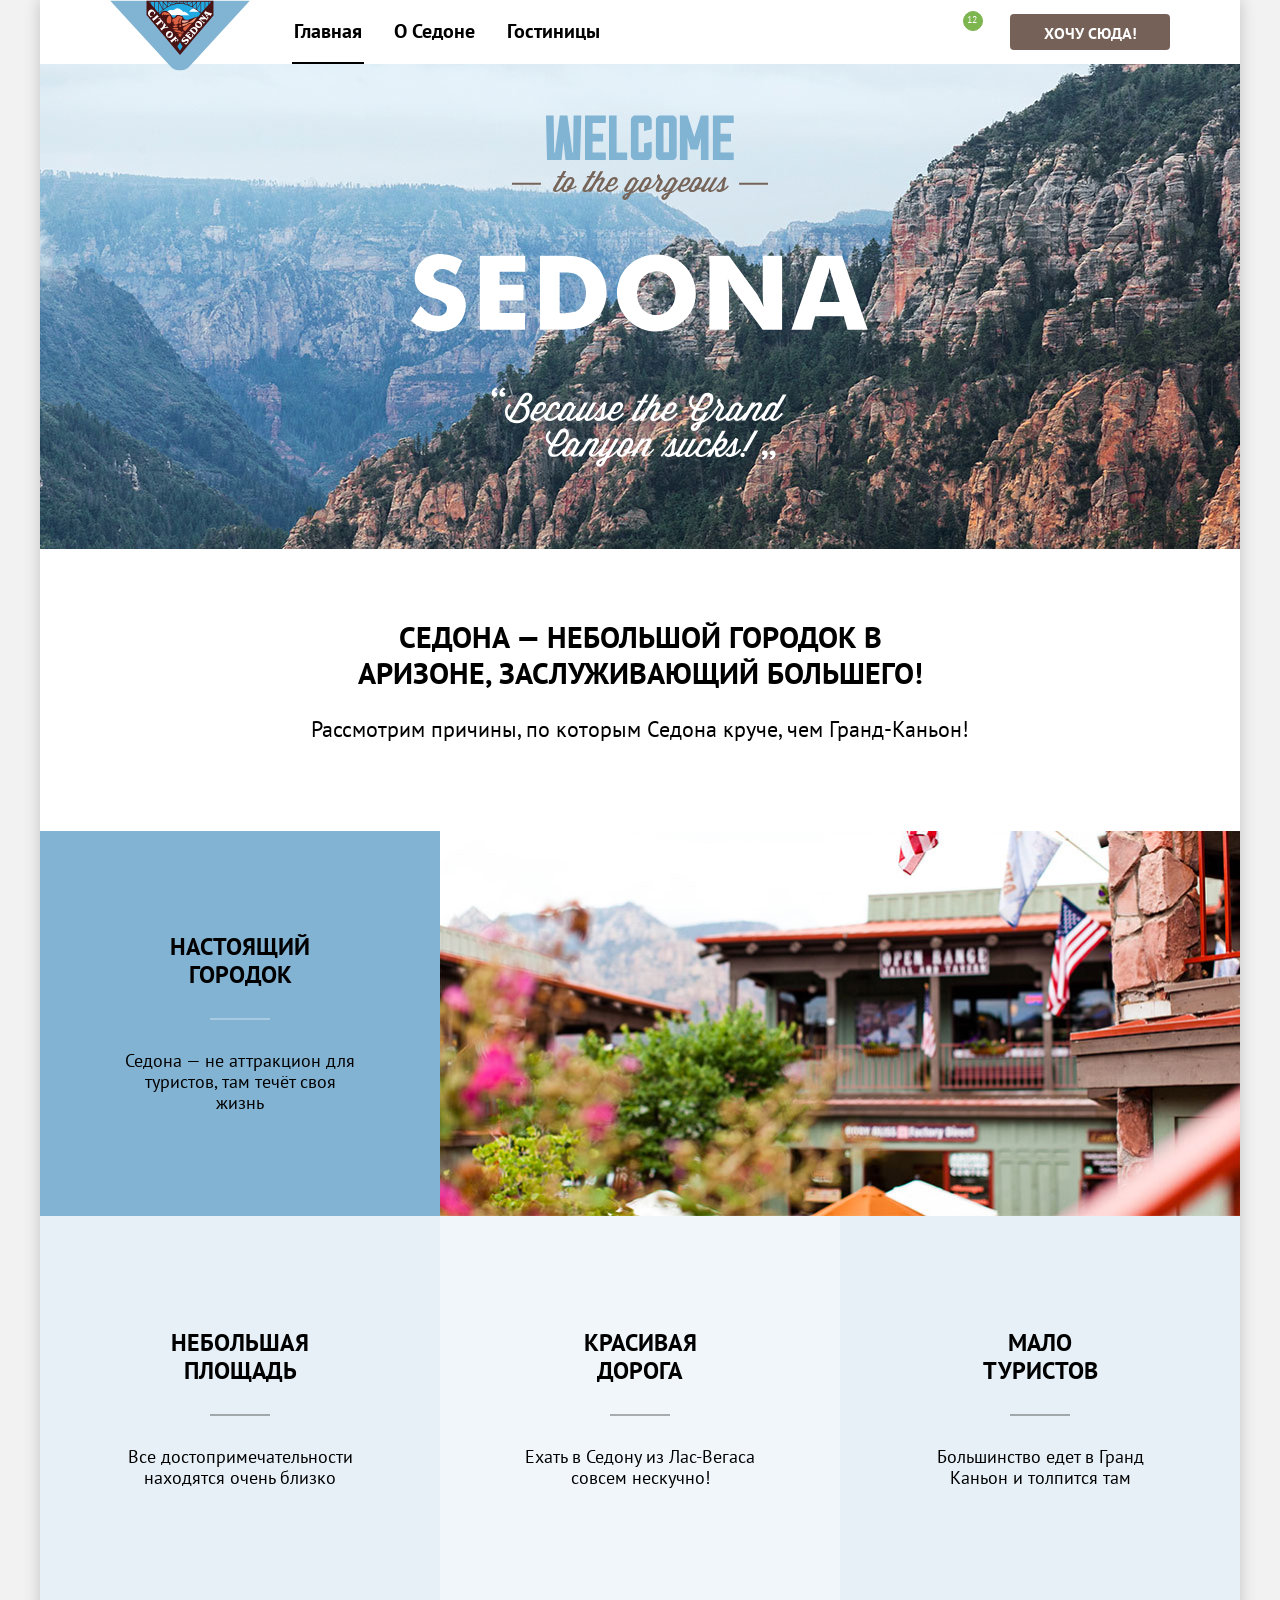
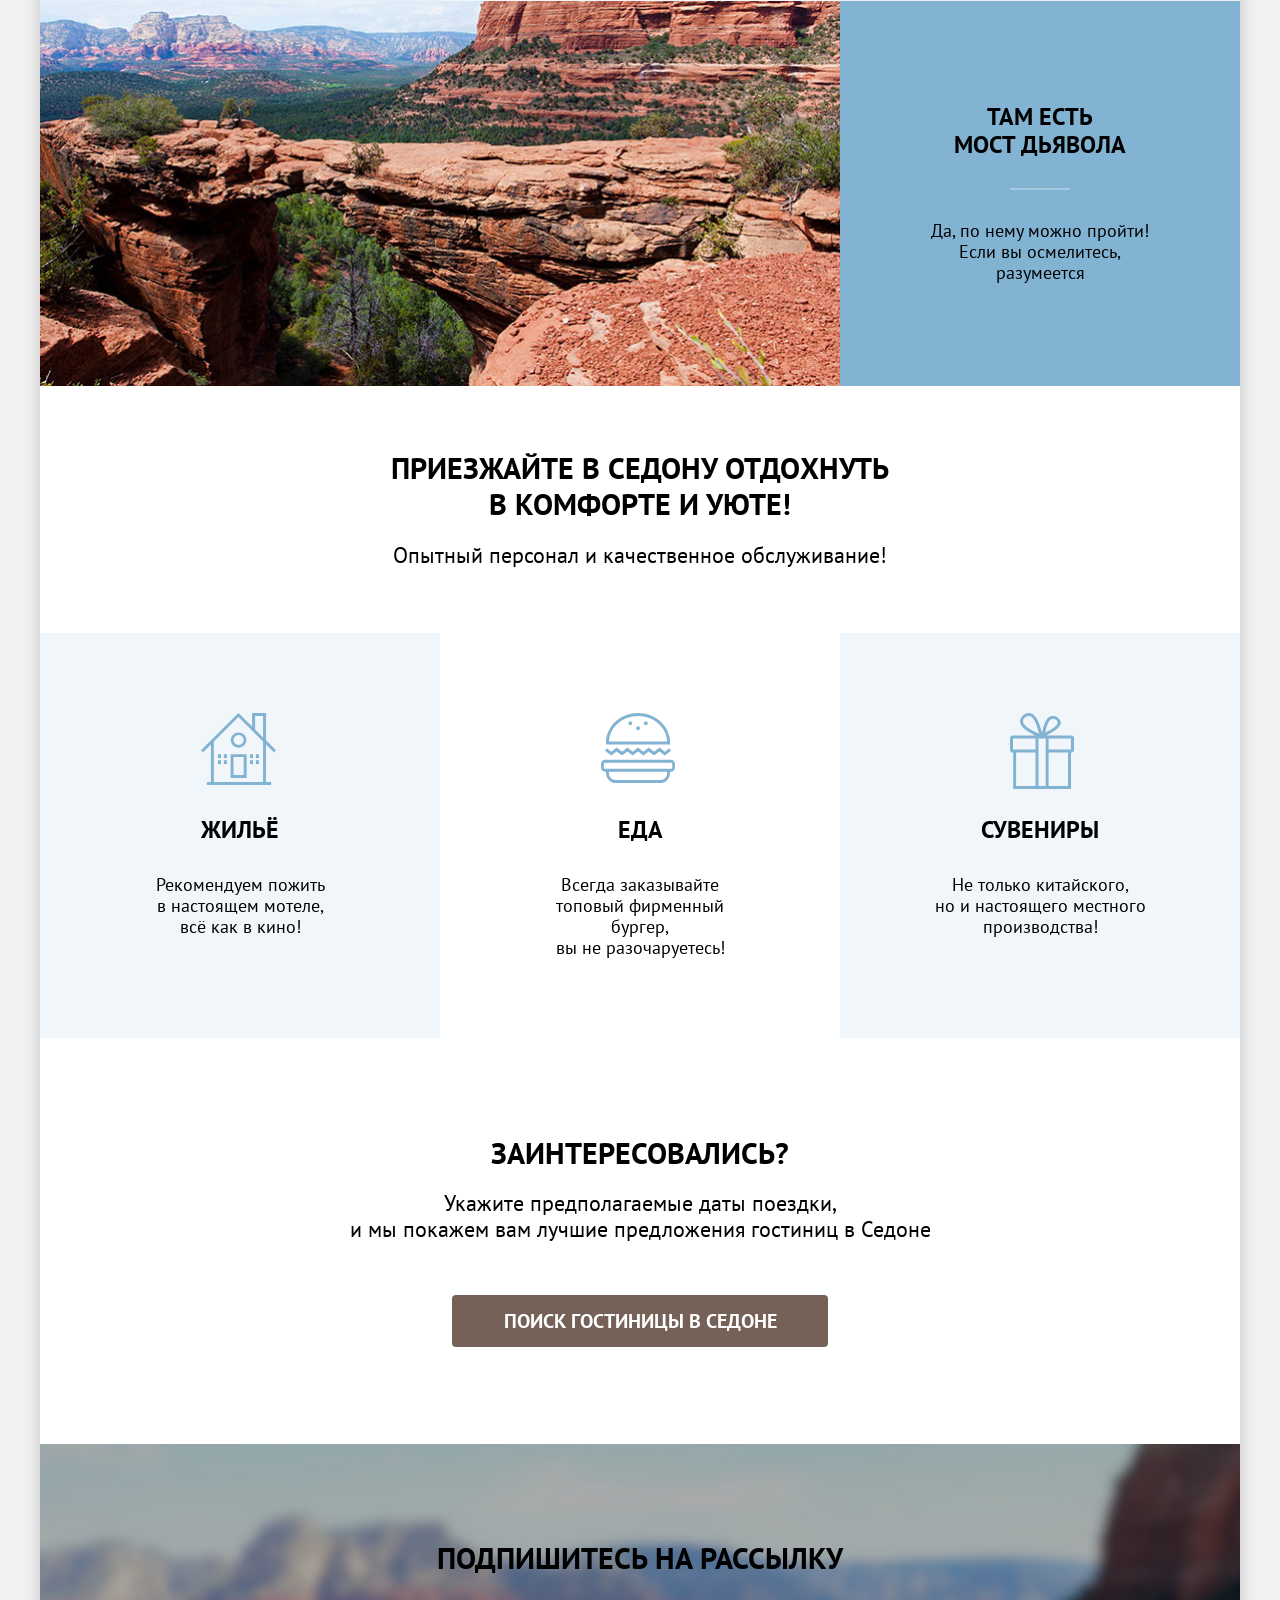
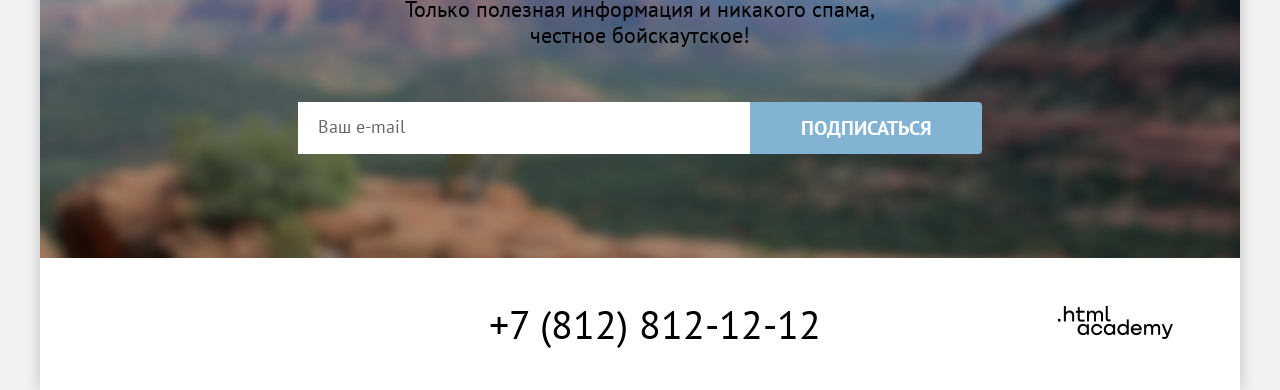
==== commit 55b906cf: "ДЗ 15.04" ====
--- a/index.html
+++ b/index.html
@@ -33,17 +33,17 @@
           </ul>
           <ul class="user-menu">
             <li class="user-item">
-              <a class="user-link search-link" href="">
+              <a class="search-link" href="">
                 <span class="visually-hidden">Поиск по сайту</span>
               </a>
             </li>
             <li class="user-item">
-              <a class="user-link favourite" href="">
+              <a class="favourite" href="">
                 <span class="visually-hidden">Избранное</span>
                 <span class="favourite-count">12</span>
               </a>
             </li>
-            <li class="user-item">
+            <li>
               <a class="menu-button button menu-button-text" href=""
                 >Хочу сюда!</a
               >
@@ -63,23 +63,22 @@
           />
           <div class="divider"></div>
         </section>
-        <section class="reasons">
+        <section>
+          <h2 class="block-title reasons-title">
+            Седона — небольшой городок в Аризоне, заслуживающий большего!
+          </h2>
+          <p class="block-text reasons-text">
+            Рассмотрим причины, по которым Седона круче, чем Гранд-Каньон!
+          </p>
 
-            <h2 class="block-title reasons-title">
-              Седона — небольшой городок в Аризоне, заслуживающий большего!
-            </h2>
-            <p class="block-text reasons-text">
-              Рассмотрим причины, по которым Седона круче, чем Гранд-Каньон!
-            </p>
-
-          <ul class="list">
-            <li class="list-item reasons-item light">
-              <h3 class="card-title">Настоящий городок</h3>
-              <p class="card-text">
-                Седона — не аттракцион для туристов, там течёт своя жизнь
-              </p>
-            </li>
-            <li class="list-item reasons-pic">
+          <ul class="reasons-list">
+            <li class="reasons-item pic">
+              <div class="pic-text">
+                <h3 class="card-title">Настоящий городок</h3>
+                <p class="card-text">
+                  Седона — не аттракцион для туристов, там течёт своя жизнь
+                </p>
+              </div>
               <img
                 class="reasons-img"
                 src="./img/photo-1.jpg"
@@ -88,25 +87,31 @@
                 height="385"
               />
             </li>
-            <li class="list-item reasons-item dark">
+            <li class="reasons-item card">
               <h3 class="card-title">Небольшая площадь</h3>
               <p class="card-text">
                 Все достопримечательности находятся очень близко
               </p>
             </li>
-            <li class="list-item reasons-item dark">
-              <h3 class="card-title ">Красивая<br> дорога</h3>
+            <li class="reasons-item card">
+              <h3 class="card-title">
+                Красивая<br />
+                дорога
+              </h3>
               <p class="card-text">
                 Ехать в Седону из Лас-Вегаса совсем нескучно!
               </p>
             </li>
-            <li class="list-item reasons-item dark">
-              <h3 class="card-title ">Мало<br> туристов</h3>
+            <li class="reasons-item card">
+              <h3 class="card-title">
+                Мало<br />
+                туристов
+              </h3>
               <p class="card-text">
                 Большинство едет в Гранд Каньон и толпится там
               </p>
             </li>
-            <li class="list-item devil-pic">
+            <li class="reasons-item pic">
               <img
                 class="reasons-img"
                 src="./img/photo-2.jpg"
@@ -114,87 +119,96 @@
                 width="800"
                 height="385"
               />
-            </li>
-            <li class="list-item reasons-item light">
-              <h3 class="card-title ">Там есть мост&nbsp;дьявола</h3>
-              <p class="card-text">
-                Да, по нему можно пройти! Если вы осмелитесь, разумеется
-              </p>
-            </li>
-          </ul>
-        </section>
-        <section class="invitation">
-
-            <h2 class="block-title invitation-title">
-              Приезжайте в Седону отдохнуть в&nbsp;комфорте и уюте!
-            </h2>
-            <p class="block-text invitation-text">
-              Опытный персонал и качественное обслуживание!
-            </p>
-
-          <ul class="list">
-            <li class="list-item service-item house">
+              <div class="pic-text pic-line">
+                <h3 class="card-title">Там есть мост&nbsp;дьявола</h3>
+                <p class="card-text">
+                  Да, по нему можно пройти! Если вы осмелитесь, разумеется
+                </p>
+              </div>
+            </li>
+          </ul>
+        </section>
+        <section>
+          <h2 class="block-title invitation-title">
+            Приезжайте в Седону отдохнуть в&nbsp;комфорте и уюте!
+          </h2>
+          <p class="block-text invitation-text">
+            Опытный персонал и качественное обслуживание!
+          </p>
+          <ul class="services">
+            <li class="service-item house">
               <h3 class="card-title service-title">Жильё</h3>
               <p class="card-text service-text">
-                Рекомендуем пожить в&nbsp;настоящем мотеле,<br> всё как в кино!
-              </p>
-            </li>
-            <li class="list-item service-item food">
-              <h3 class="card-title  service-title">Еда</h3>
+                Рекомендуем пожить в&nbsp;настоящем мотеле,<br />
+                всё как в кино!
+              </p>
+            </li>
+            <li class="service-item food">
+              <h3 class="card-title service-title">Еда</h3>
               <p class="card-text service-text">
-                Всегда заказывайте топовый&nbsp;фирменный бургер,<br>вы не
+                Всегда заказывайте топовый&nbsp;фирменный бургер,<br />вы не
                 разочаруетесь!
               </p>
             </li>
             <li class="list-item service-item gifts">
-              <h3 class="card-title  service-title">Сувениры</h3>
+              <h3 class="card-title service-title">Сувениры</h3>
               <p class="card-text service-text">
-                Не только китайского,<br>но и настоящего местного<br> производства!
+                Не только китайского,<br />но и настоящего местного<br />
+                производства!
               </p>
             </li>
           </ul>
         </section>
         <section class="search">
-
-            <h2 class="block-title search-title">Заинтересовались?</h2>
-            <p class="block-text search-text">
-              Укажите предполагаемые даты поездки, <br />
-              и мы покажем вам лучшие предложения гостиниц в Седоне
-            </p>
-
+          <h2 class="block-title search-title">Заинтересовались?</h2>
+          <p class="block-text search-text">
+            Укажите предполагаемые даты поездки, <br />
+            и мы покажем вам лучшие предложения гостиниц в Седоне
+          </p>
           <button type="button" class="button search-button">
             ПОИСК ГОСТИНИЦЫ В седоне
           </button>
         </section>
       </main>
-      <footer class="footer">
+      <footer>
         <section class="subscription">
-
-            <h2 class="block-title subscription-title">Подпишитесь на рассылку</h2>
-            <p class="block-text subscription-text">
-              Только полезная информация и никакого спама, честное бойскаутское!
-            </p>
-
-          <form class="subsciption-form" action="https://echo.htmlacademy.ru/courses" method="post" >
-            <input class="subscription-field" type="email" placeholder="Ваш e-mail" name="subscribe"/>
-            <button class="button button-text subcription-button" type="submit">Подписаться</button>
+          <h2 class="block-title subscription-title">
+            Подпишитесь на рассылку
+          </h2>
+          <p class="block-text subscription-text">
+            Только полезная информация и никакого спама, честное бойскаутское!
+          </p>
+          <form
+            class="subsciption-form"
+            action="https://echo.htmlacademy.ru/courses"
+            method="post"
+          >
+            <input
+              class="subscription-field"
+              type="email"
+              placeholder="Ваш e-mail"
+              name="subscribe"
+            />
+            <button class="button button-text subcription-button" type="submit">
+              Подписаться
+            </button>
           </form>
         </section>
         <section class="footer-menu">
           <h2 class="visually-hidden">Контакты</h2>
           <ul class="socials">
             <li class="socials-item social-vk">
-              <a class="social-link " href="#">
+              <a href="#">
                 <span class="visually-hidden">Ссылка на ВК</span>
               </a>
             </li>
             <li class="socials-item social-tg">
-              <a class="social-link " href="#">
+              <a href="#">
                 <span class="visually-hidden">Ссылка на Телеграмм</span>
               </a>
             </li>
             <li class="socials-item social-ut">
-              <a class="social-link " href="#">
+              <a href="#">
                 <span class="visually-hidden">Ссылка на YouTube</span>
               </a>
             </li>
--- a/styles/style.css
+++ b/styles/style.css
@@ -8,19 +8,23 @@
   overflow: hidden;
   clip: rect(0 0 0 0);
 }
-ul {
-  list-style: none;
-  padding: 0;
-  margin: 0;
-}
-
 
 body {
   margin: 0 auto;
   padding: 0;
-  font-family: "PT Sans", sans-serif;
+  font-family: "PT Sans", Arial, sans-serif;
   font-weight: 400;
   background-color: #f2f2f2;
+}
+.button {
+  display: inline-block;
+  box-sizing: border-box;
+  background-color: #756157;
+  border-radius: 4px;
+  text-transform: uppercase;
+  text-decoration: none;
+  border: none;
+  color: #fff;
 }
 
 .container {
@@ -38,13 +42,12 @@
 
 .logo-link {
   position: absolute;
-
+  position: 0 0;
 }
 
 .logo {
   width: 140px;
   height: 71px;
-
 }
 
 .nav {
@@ -58,10 +61,12 @@
   margin: 0;
   padding: 0;
   list-style: none;
-  width: 310px;
-  display: flex;
-  align-items: center;
-  justify-content: space-between;
+  width: 500px;
+  display: flex;
+  align-items: flex-start;
+  justify-content: flex-start;
+  gap: 28px;
+  flex-wrap: wrap;
 }
 
 .menu-item {
@@ -69,7 +74,6 @@
 }
 .menu-item-active {
   border-bottom: solid 2px #000;
-
 }
 
 .menu-link {
@@ -85,19 +89,19 @@
   padding: 0;
   list-style: none;
   display: flex;
-  justify-self: flex-end;
-  justify-content: space-between;
-  align-items: center;
+  justify-content: flex-end;
+  align-items: flex-start;
   min-width: 258px;
+  flex-wrap: wrap;
 }
 
 .user-item {
-
+  padding: 22px 12px;
 }
 
 .search-link {
-
-  background-image: url("../img/search.png");
+  display: block;
+  background-image: url("../img/search.svg");
   background-repeat: no-repeat;
   object-fit: cover;
   width: 20px;
@@ -105,19 +109,20 @@
 }
 
 .favourite {
-
+  display: block;
   position: relative;
   z-index: 0;
-  background-image: url("../img/heart.png");
-  background-repeat: no-repeat;
-  object-fit: contain;
+  background-image: url("../img/heart.svg");
+  background-repeat: no-repeat;
+  background-position: center;
+  object-fit: cover;
   width: 20px;
   height: 20px;
 }
 
 .favourite-count {
   position: absolute;
-  bottom: 2px;
+  bottom: 11px;
   left: 5px;
   width: 12px;
   height: 12px;
@@ -131,29 +136,20 @@
   font-weight: 400;
 }
 
-.button {
-  display: flex;
-  justify-content: center;
-  align-items: center;
-  background-color: #756157;
-  border-radius: 4px;
-  font-family: PT Sans, Arial, sans-serif;
-  text-transform: uppercase;
-}
-
 .menu-button {
   width: 160px;
   height: 36px;
-  justify-self: flex-end;
-
+  margin: 14px 0 14px 20px;
 }
 
 .menu-button-text {
+  font-family: inherit;
+  font-weight: 700;
   font-size: 16px;
   line-height: 20px;
-  color: #fff;
+  text-align: center;
   text-decoration: none;
-
+  padding: 9px 3px;
 }
 
 .main {
@@ -162,10 +158,15 @@
 
 .welcome {
   background-color: #042e4a;
-  background-image: url("../img/divider.svg"),url("../img/index-background.jpg");
-  background-repeat: no-repeat;
-  background-size: 100% 57px, cover;
-  background-position: left 0 bottom 0, 0 0;
+  background-image:
+    url("../img/divider.svg"), url("../img/index-background.jpg");
+  background-repeat: no-repeat;
+  background-size:
+    100% 57px,
+    cover;
+  background-position:
+    left 0 bottom 0,
+    0 0;
   padding-top: 51px;
   padding-bottom: 82px;
   min-height: 485px;
@@ -179,10 +180,6 @@
   height: 352px;
 }
 
-.reasons {
-
-
-}
 .section-block {
   display: flex;
   flex-direction: column;
@@ -191,14 +188,11 @@
 }
 
 .reasons-block {
-
   padding-block-start: 69px;
   padding-block-end: 89px;
-
 }
 
 .block-title {
-
   padding: 0;
   width: 620px;
   font-weight: 700;
@@ -216,59 +210,53 @@
 }
 
 .reasons-title {
- margin: 70px auto 25px;
-}
-
-
-
-
-
-.list {
+  margin: 70px auto 25px;
+}
+
+.reasons-list {
   margin: 0;
   padding: 0;
   display: grid;
   list-style: none;
   grid-template-columns: 1fr 1fr 1fr;
-
-
-}
-
-.list-item {
-  margin: 0;
-  padding: 0;
-  min-height: 385px;
-  text-align: center;
-  display: flex;
-  flex-direction: column;
-  justify-content: center;
-  align-items: center;
 }
 
 .reasons-item {
-  position: relative;
-
-}
-
-.light::before {
+  margin: 0;
+  text-align: center;
+}
+
+.reasons-item.pic {
+  display: flex;
+  grid-column: 1/-1;
+}
+
+.pic-text {
+  padding: 102px 0;
+  width: 400px;
+}
+
+.card {
+  padding: 113px 0;
+  width: 400px;
+}
+
+.card-title::before {
   position: absolute;
   content: "";
   width: 60px;
   height: 2px;
+  top: 85px;
+  left: 85px;
+  z-index: 3;
+}
+
+.pic-text .card-title::before {
   background-color: rgba(255, 255, 255, 0.3);
-  top: 188px;
-  left: 169px;
-  z-index: 3;
-}
-
-.dark::before {
-  position: absolute;
-  content: "";
-  width: 60px;
-  height: 2px;
+}
+
+.card .card-title::before {
   background-color: rgba(0, 0, 0, 0.3);
-  top: 199px;
-  left: 169px;
-  z-index: 3;
 }
 
 .reasons-item:nth-child(2n) {
@@ -279,33 +267,21 @@
   background-color: rgba(131, 179, 211, 0.122);
 }
 
-.reasons-item:first-child {
+.reasons-item.pic {
   background-color: #82b3d3;
 }
 
-.reasons-item:last-child {
-  background-color: #82b3d3;
-}
-
-.reasons-pic {
-  grid-column: 2/4;
-}
-
-.devil-pic {
-  grid-column: 1/3;
-}
-
-
 .card-title {
-  padding: 0;
-  margin:0 ;
+  position: relative;
+  padding: 0;
+  margin: 0;
   margin-bottom: 62px;
   font-size: 24px;
   font-weight: 700;
   line-height: 28px;
   text-transform: uppercase;
   width: 230px;
-
+  margin: 0 auto 61px;
 }
 
 .reasons-text {
@@ -313,26 +289,18 @@
 }
 
 .card-text {
-
-
   font-size: 18px;
   line-height: 21px;
   margin: 0 auto;
-   width: 230px;
-
-}
-
+  width: 230px;
+}
 
 .reasons-img {
-  width: 100%;
+  width: 800px;
   height: 100%;
   object-fit: cover;
   padding: 0;
-  margin:0;
-}
-
-.invitation {
-
+  margin: 0;
 }
 
 .invitation-title {
@@ -343,22 +311,25 @@
   margin-bottom: 65px;
 }
 
-.service-item:nth-child(2n-1){
+.services {
+  margin: 0;
+  padding: 0;
+  display: grid;
+  list-style: none;
+  grid-template-columns: 1fr 1fr 1fr;
+}
+
+.service-item:nth-child(2n-1) {
   background-color: rgba(131, 179, 211, 0.122);
 }
 
 .service-item {
-
-  justify-content: flex-end;
+  text-align: center;
+  padding: 183px 0 80px;
 }
 
 .service-title {
   margin-bottom: 30px;
-
-}
-
-.service-text {
-  margin-bottom:  81px;
 }
 
 .house {
@@ -370,20 +341,18 @@
 .food {
   background-image: url("../img/food.svg");
   background-repeat: no-repeat;
-   background-position: 161px 80px;
+  background-position: 161px 80px;
 }
 
 .gifts {
   background-image: url("../img/presents.svg");
   background-repeat: no-repeat;
-   background-position: 170px 80px;
+  background-position: 170px 80px;
 }
 
 .search {
-
   padding: 97px 0;
   text-align: center;
-
 }
 
 .search-title {
@@ -393,25 +362,18 @@
 .search-text {
   margin-bottom: 53px;
 }
-
 
 .search-button {
   justify-self: center;
   width: 376px;
   min-height: 52px;
-  font-family: "PT Sans";
+  font-family: inherit;
   font-weight: 700;
   font-size: 20px;
   line-height: 36px;
   weight: 700;
-  color:#fff;
-  font-family: PT Sans, Arial, sans-serif;
-
-}
-
-
-
-.footer {
+  color: #fff;
+  border: none;
 }
 
 .subscription {
@@ -431,17 +393,18 @@
 }
 
 .subsciption-form {
- display: flex;
- justify-content: center;
- margin-bottom: 8px;
+  display: flex;
+  justify-content: center;
+  margin-bottom: 8px;
 }
 
 .subscription-field {
   box-sizing: border-box;
   min-width: 452px;
   padding: 17px 20px;
-  margin:0;
-
+  margin: 0;
+  font-family: inherit;
+  border: none;
 }
 
 .subscription-field::placeholder {
@@ -463,17 +426,25 @@
   line-height: 36px;
   text-transform: uppercase;
   font-weight: 700;
-  font-family: PT Sans, Arial, sans-serif;
+  font-family:
+    PT Sans,
+    Arial,
+    sans-serif;
 }
 
 .footer-menu {
   display: flex;
-  padding: 45px 70px 30px;
-  justify-content: space-between;
+  padding: 38px 30px;
+  justify-content: flex-start;
+  gap: 43px;
+  align-items: center;
 }
 
 .socials {
   display: flex;
+  flex-wrap: wrap;
+  list-style: none;
+  width: 142px;
 }
 
 .socials-item {
@@ -482,16 +453,10 @@
   background-repeat: no-repeat;
   object-fit: cover;
   background-position: center;
-
-}
-
-.social-link {
-
 }
 
 .social-vk {
   background-image: url("../img/vk.svg");
-
 }
 
 .social-tg {
@@ -504,12 +469,15 @@
 
 .tel {
   font-size: 40px;
-  line-height:40px;
+  line-height: 40px;
   font-weight: 400;
+  width: 720px;
   text-decoration: none;
   color: inherit;
+  font-family: inherit;
+  text-align: center;
 }
 
 .refrence-link {
-
-}
+  justify-self: flex-end;
+}
